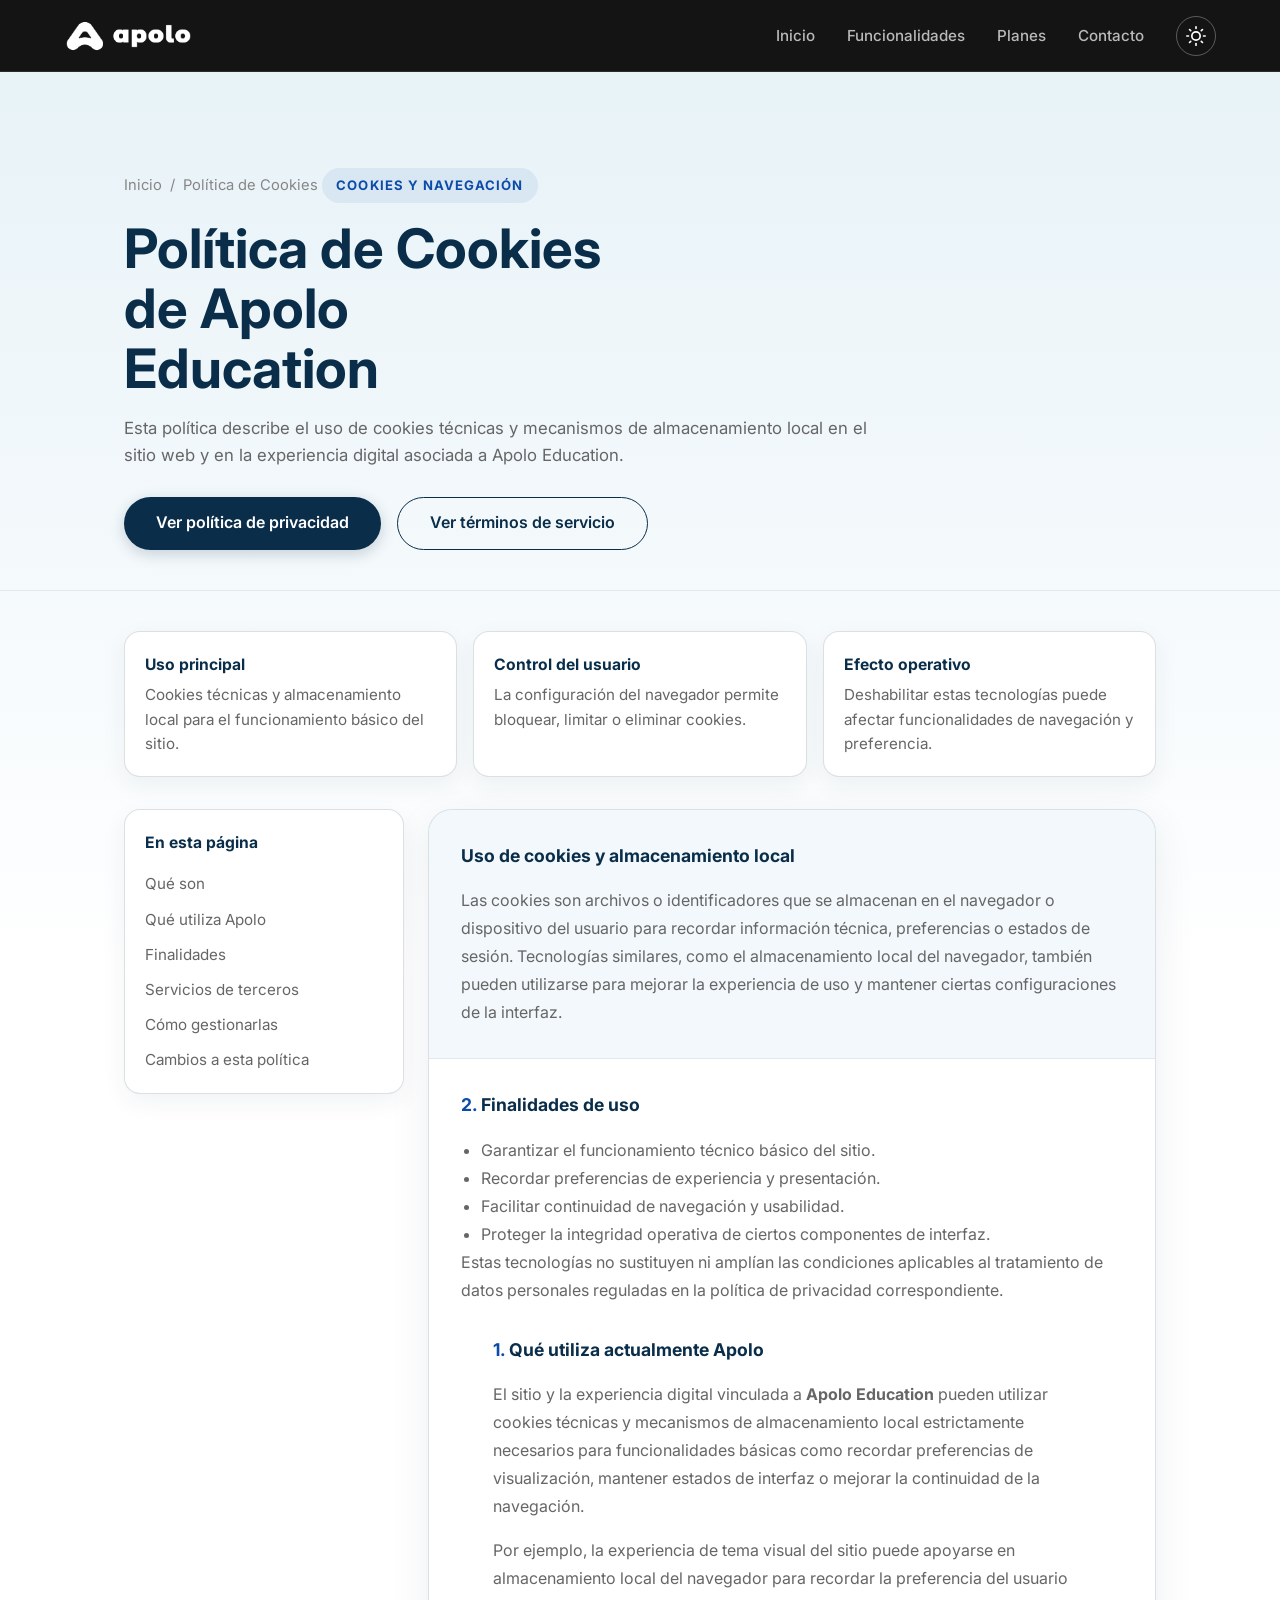
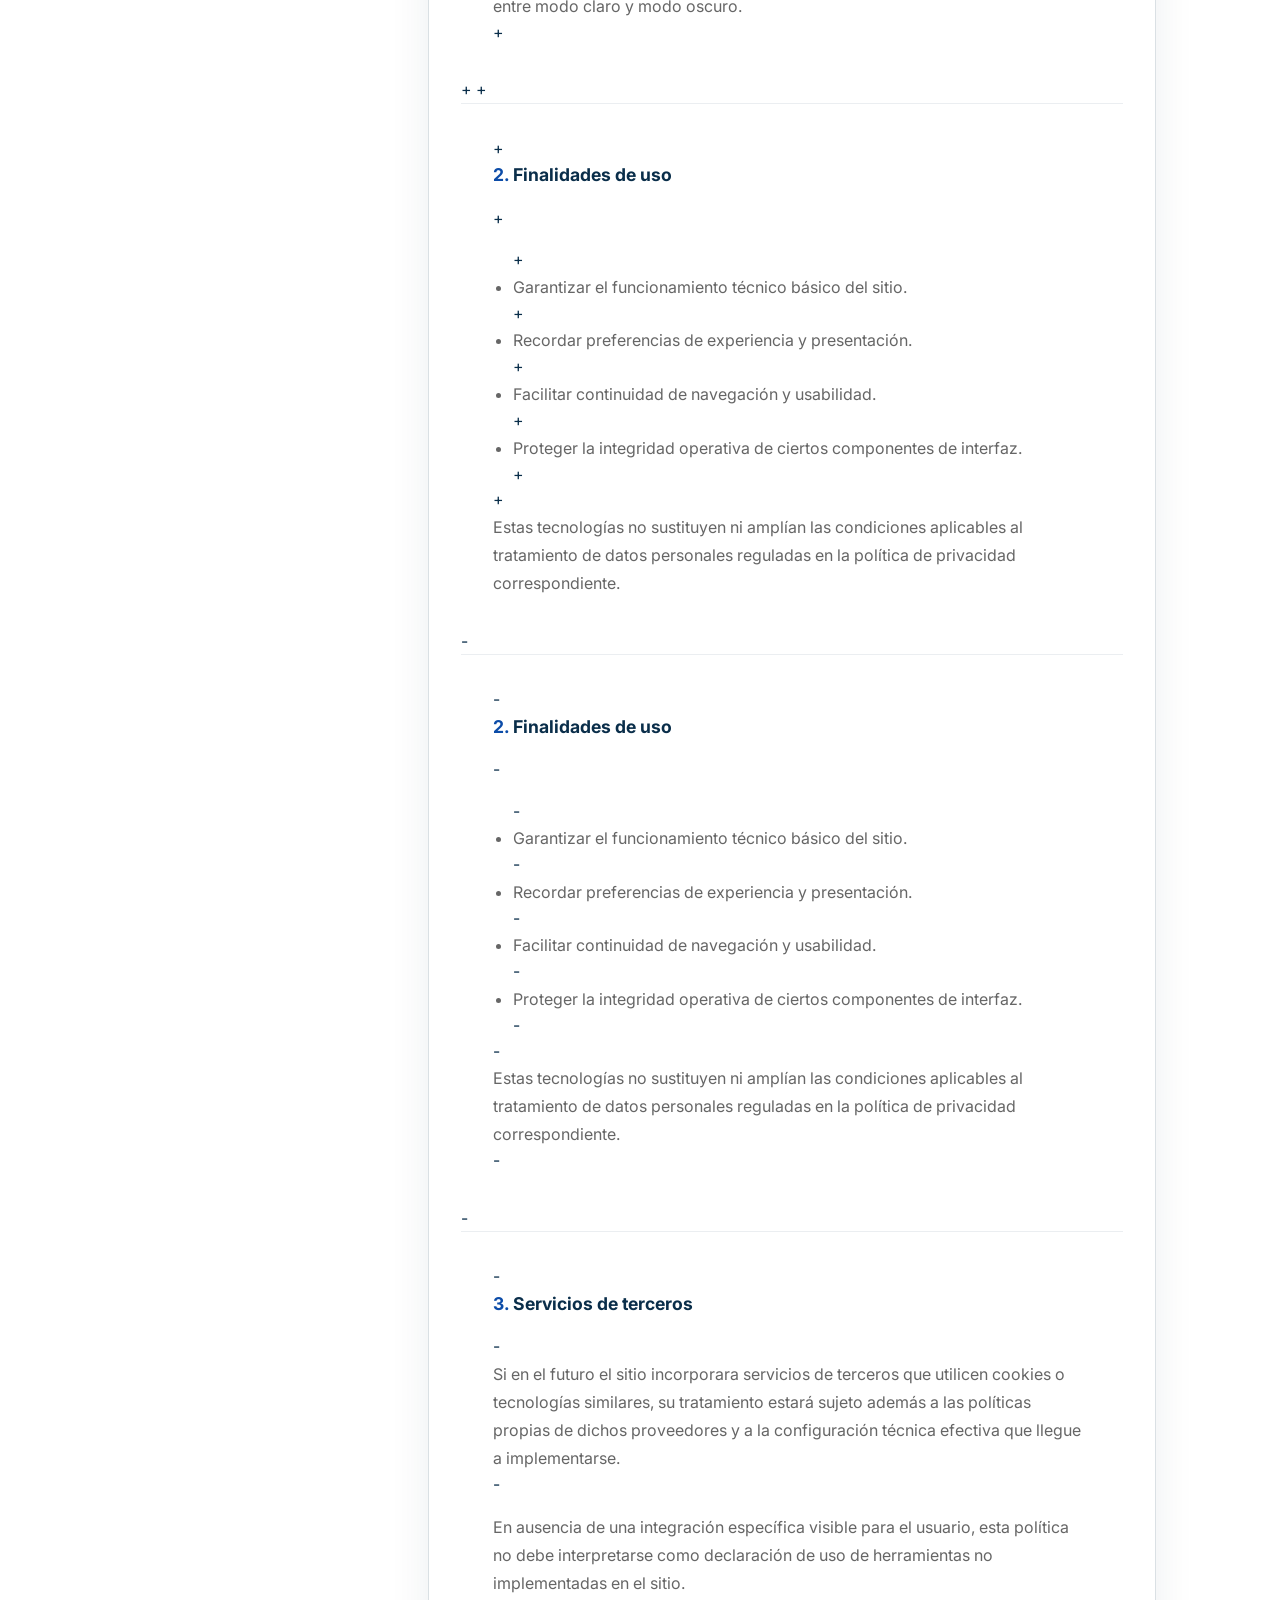
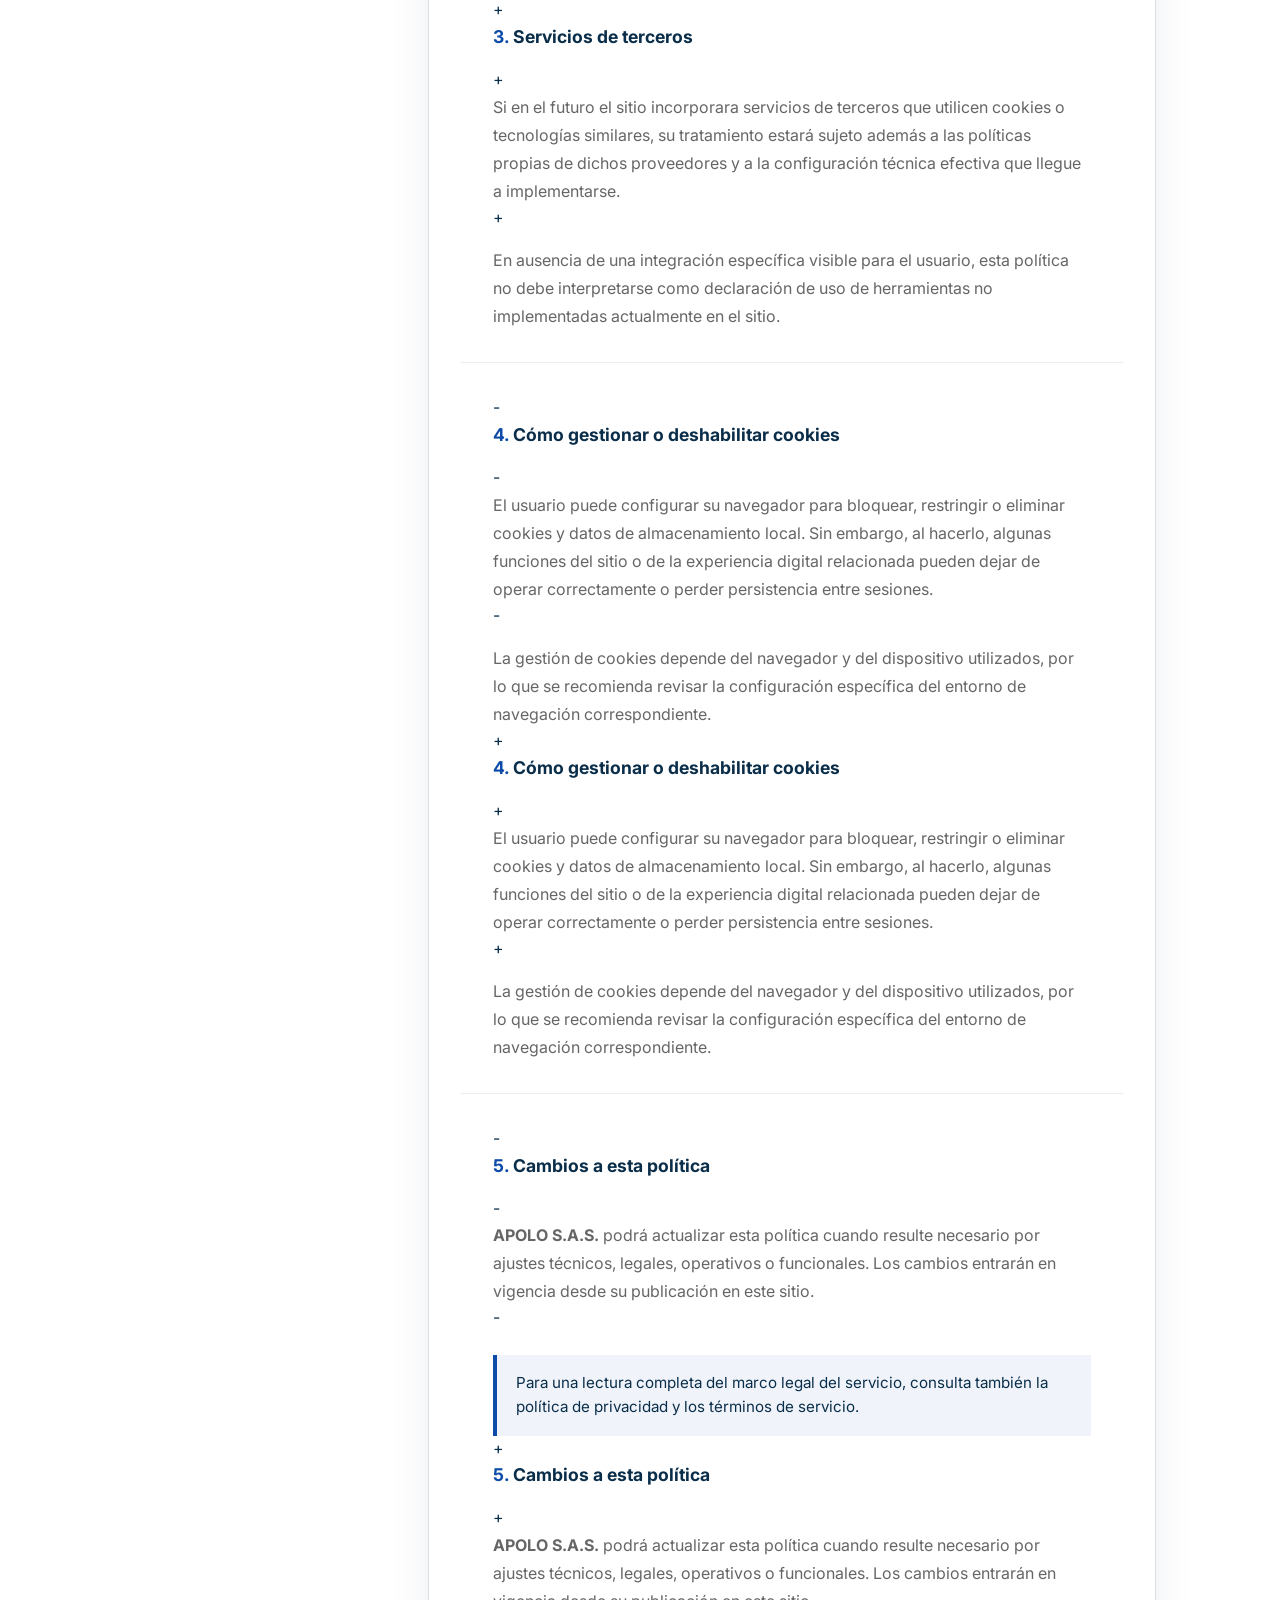
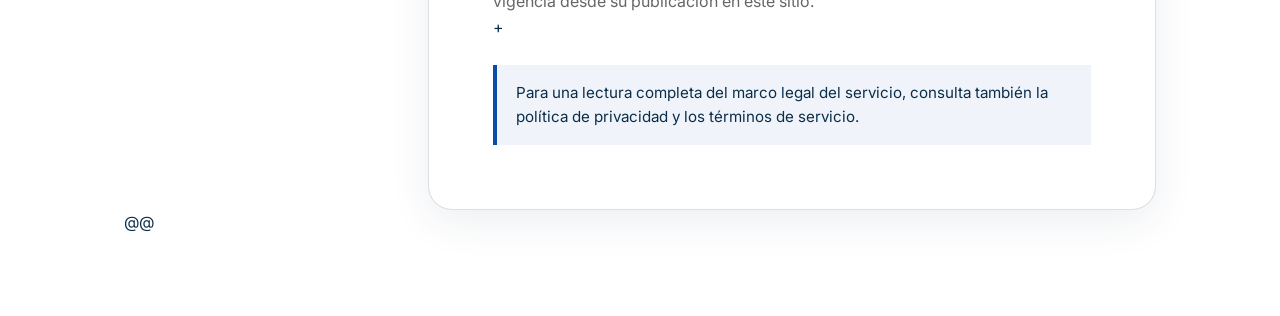
==== politica-de-cookies.html @ eee14d34 "first commit" ====
<!DOCTYPE html>
<html lang="es" dir="ltr">
<head>
  <meta charset="UTF-8">
  <meta name="viewport" content="width=device-width, initial-scale=1.0">
  <meta http-equiv="X-UA-Compatible" content="IE=edge">

  <title>Política de Cookies | Apolo Education</title>
  <meta name="description" content="Política de cookies de Apolo Education: uso de cookies técnicas, almacenamiento local, finalidades, control y configuración por parte del usuario.">
  <meta name="keywords" content="política de cookies, cookies técnicas, local storage, Apolo Education, sitio web, plataforma educativa">
  <meta name="author" content="Apolo Education">
  <meta name="robots" content="index, follow, max-image-preview:large, max-snippet:-1, max-video-preview:-1">
  <link rel="canonical" href="https://info.apolo.education/politica-de-cookies.html">

  <meta property="og:type" content="website">
  <meta property="og:site_name" content="Apolo Education">
  <meta property="og:title" content="Política de Cookies | Apolo Education">
  <meta property="og:description" content="Información sobre cookies técnicas, almacenamiento local y configuración de navegación en Apolo Education.">
  <meta property="og:url" content="https://info.apolo.education/politica-de-cookies.html">
  <meta property="og:image" content="https://info.apolo.education/assets/img/og-cover.png">
  <meta property="og:image:width" content="1200">
  <meta property="og:image:height" content="630">
  <meta property="og:image:alt" content="Política de Cookies de Apolo Education">
  <meta property="og:locale" content="es_EC">

  <meta name="twitter:card" content="summary_large_image">
  <meta name="twitter:title" content="Política de Cookies | Apolo Education">
  <meta name="twitter:description" content="Uso de cookies y almacenamiento local en el sitio y la plataforma de Apolo Education.">
  <meta name="twitter:image" content="https://info.apolo.education/assets/img/og-cover.png">

  <link rel="icon" type="image/png" sizes="32x32" href="/assets/img/favicon.png">
  <link rel="apple-touch-icon" href="/assets/img/favicon.png">
  <meta name="theme-color" content="#0A2E4A">
  <link rel="manifest" href="/manifest.json">

  <link rel="preconnect" href="https://fonts.googleapis.com">
  <link rel="preconnect" href="https://fonts.gstatic.com" crossorigin>
  <link href="https://fonts.googleapis.com/css2?family=Inter:wght@300;400;500;600;700;800&display=swap" rel="stylesheet">
  <link rel="stylesheet" href="/assets/css/main.css">

  <script type="application/ld+json">
  {
    "@context": "https://schema.org",
    "@type": "Organization",
    "name": "Apolo Education",
    "url": "https://info.apolo.education/",
    "logo": "https://info.apolo.education/assets/img/APOLO-V3-05.png",
    "description": "Plataforma educativa integral para la gestión académica institucional."
  }
  </script>
  <script type="application/ld+json">
  {
    "@context": "https://schema.org",
    "@type": "WebPage",
    "name": "Política de Cookies | Apolo Education",
    "url": "https://info.apolo.education/politica-de-cookies.html",
    "description": "Información sobre cookies técnicas, almacenamiento local y configuración de navegación en Apolo Education.",
    "inLanguage": "es-EC",
    "isPartOf": {
      "@type": "WebSite",
      "name": "Apolo Education",
      "url": "https://info.apolo.education/"
    }
  }
  </script>
  <script type="application/ld+json">
  {
    "@context": "https://schema.org",
    "@type": "BreadcrumbList",
    "itemListElement": [
      {
        "@type": "ListItem",
        "position": 1,
        "name": "Inicio",
        "item": "https://info.apolo.education/"
      },
      {
        "@type": "ListItem",
        "position": 2,
        "name": "Política de Cookies",
        "item": "https://info.apolo.education/politica-de-cookies.html"
      }
    ]
  }
  </script>
</head>
<body class="legal-body light-mode">
  <header class="navbar" role="banner">
    <nav class="container" aria-label="Navegación principal">
      <a href="/" class="logo" aria-label="Apolo Education - Inicio">
        <img src="/assets/img/APOLO-V3-05.png" alt="Apolo Education" width="36" height="36" loading="eager">
      </a>
      <ul class="nav-menu" id="nav-menu" role="menubar">
        <li role="none"><a href="/#inicio" class="nav-link" role="menuitem">Inicio</a></li>
        <li role="none"><a href="/#funcionalidades" class="nav-link" role="menuitem">Funcionalidades</a></li>
        <li role="none"><a href="/#planes" class="nav-link" role="menuitem">Planes</a></li>
        <li role="none"><a href="/#contacto" class="nav-link" role="menuitem">Contacto</a></li>
        <li role="none">
          <button class="theme-btn" id="theme-toggle" type="button" aria-label="Cambiar tema claro/oscuro">
            <svg class="sun-icon" xmlns="http://www.w3.org/2000/svg" width="20" height="20" viewBox="0 0 24 24" fill="none" stroke="currentColor" stroke-width="2" stroke-linecap="round" stroke-linejoin="round" aria-hidden="true"><circle cx="12" cy="12" r="5"/><line x1="12" y1="1" x2="12" y2="3"/><line x1="12" y1="21" x2="12" y2="23"/><line x1="4.22" y1="4.22" x2="5.64" y2="5.64"/><line x1="18.36" y1="18.36" x2="19.78" y2="19.78"/><line x1="1" y1="12" x2="3" y2="12"/><line x1="21" y1="12" x2="23" y2="12"/><line x1="4.22" y1="19.78" x2="5.64" y2="18.36"/><line x1="18.36" y1="5.64" x2="19.78" y2="4.22"/></svg>
            <svg class="moon-icon" xmlns="http://www.w3.org/2000/svg" width="20" height="20" viewBox="0 0 24 24" fill="none" stroke="currentColor" stroke-width="2" stroke-linecap="round" stroke-linejoin="round" style="display:none" aria-hidden="true"><path d="M21 12.79A9 9 0 1 1 11.21 3 7 7 0 0 0 21 12.79z"/></svg>
          </button>
        </li>
      </ul>
      <button class="mobile-toggle" id="mobile-toggle" type="button" aria-expanded="false" aria-controls="nav-menu" aria-label="Abrir menú de navegación">
        <span aria-hidden="true">&#9776;</span>
      </button>
    </nav>
  </header>

  <main class="legal-page">
    <section class="legal-hero">
      <div class="container">
        <div class="legal-breadcrumbs" aria-label="Breadcrumb">
          <a href="/">Inicio</a>
          <span>/</span>
          <span>Política de Cookies</span>
        </div>
        <span class="legal-kicker">Cookies y Navegación</span>
        <h1>Política de Cookies de Apolo Education</h1>
        <p>Esta política describe el uso de cookies técnicas y mecanismos de almacenamiento local en el sitio web y en la experiencia digital asociada a Apolo Education.</p>
        <div class="legal-actions">
          <a href="/politica-de-privacidad.html" class="btn btn-primary">Ver política de privacidad</a>
          <a href="/terminos-de-servicio.html" class="btn btn-outline">Ver términos de servicio</a>
        </div>
      </div>
    </section>

    <section class="legal-shell">
      <div class="container">
        <div class="legal-summary">
          <article class="legal-summary-card">
            <h2>Uso principal</h2>
            <p>Cookies técnicas y almacenamiento local para el funcionamiento básico del sitio.</p>
          </article>
          <article class="legal-summary-card">
            <h2>Control del usuario</h2>
            <p>La configuración del navegador permite bloquear, limitar o eliminar cookies.</p>
          </article>
          <article class="legal-summary-card">
            <h2>Efecto operativo</h2>
            <p>Deshabilitar estas tecnologías puede afectar funcionalidades de navegación y preferencia.</p>
          </article>
        </div>

        <div class="legal-layout">
          <aside class="legal-sidebar">
            <nav class="legal-nav-card" aria-label="Índice de cookies">
              <h2>En esta página</h2>
              <ul>
                <li><a href="#que-son">Qué son</a></li>
                <li><a href="#que-usa">Qué utiliza Apolo</a></li>
                <li><a href="#finalidades">Finalidades</a></li>
                <li><a href="#terceros">Servicios de terceros</a></li>
                <li><a href="#control">Cómo gestionarlas</a></li>
                <li><a href="#cambios">Cambios a esta política</a></li>
              </ul>
            </nav>
          </aside>

          <article class="legal-card" aria-labelledby="cookies-title">
            <section class="legal-intro" id="que-son">
              <h2 id="cookies-title">Uso de cookies y almacenamiento local</h2>
              <p>Las cookies son archivos o identificadores que se almacenan en el navegador o dispositivo del usuario para recordar información técnica, preferencias o estados de sesión. Tecnologías similares, como el almacenamiento local del navegador, también pueden utilizarse para mejorar la experiencia de uso y mantener ciertas configuraciones de la interfaz.</p>
            </section>


            <section class="legal-section" id="finalidades">
              <h2><span>2.</span> Finalidades de uso</h2>
              <ul class="legal-list">
                <li>Garantizar el funcionamiento técnico básico del sitio.</li>
                <li>Recordar preferencias de experiencia y presentación.</li>
                <li>Facilitar continuidad de navegación y usabilidad.</li>
                <li>Proteger la integridad operativa de ciertos componentes de interfaz.</li>
              </ul>
              <p>Estas tecnologías no sustituyen ni amplían las condiciones aplicables al tratamiento de datos personales reguladas en la política de privacidad correspondiente.</p>
            <section class="legal-section" id="que-usa">
              <h2><span>1.</span> Qué utiliza actualmente Apolo</h2>
              <p>El sitio y la experiencia digital vinculada a <strong>Apolo Education</strong> pueden utilizar cookies técnicas y mecanismos de almacenamiento local estrictamente necesarios para funcionalidades básicas como recordar preferencias de visualización, mantener estados de interfaz o mejorar la continuidad de la navegación.</p>
              <p>Por ejemplo, la experiencia de tema visual del sitio puede apoyarse en almacenamiento local del navegador para recordar la preferencia del usuario entre modo claro y modo oscuro.</p>
+            </section>
+
+            <section class="legal-section" id="finalidades">
+              <h2><span>2.</span> Finalidades de uso</h2>
+              <ul class="legal-list">
+                <li>Garantizar el funcionamiento técnico básico del sitio.</li>
+                <li>Recordar preferencias de experiencia y presentación.</li>
+                <li>Facilitar continuidad de navegación y usabilidad.</li>
+                <li>Proteger la integridad operativa de ciertos componentes de interfaz.</li>
+              </ul>
+              <p>Estas tecnologías no sustituyen ni amplían las condiciones aplicables al tratamiento de datos personales reguladas en la política de privacidad correspondiente.</p>
             </section>
 
-            <section class="legal-section" id="finalidades">
-              <h2><span>2.</span> Finalidades de uso</h2>
-              <ul class="legal-list">
-                <li>Garantizar el funcionamiento técnico básico del sitio.</li>
-                <li>Recordar preferencias de experiencia y presentación.</li>
-                <li>Facilitar continuidad de navegación y usabilidad.</li>
-                <li>Proteger la integridad operativa de ciertos componentes de interfaz.</li>
-              </ul>
-              <p>Estas tecnologías no sustituyen ni amplían las condiciones aplicables al tratamiento de datos personales reguladas en la política de privacidad correspondiente.</p>
-            </section>
-
             <section class="legal-section" id="terceros">
-              <h2><span>3.</span> Servicios de terceros</h2>
-              <p>Si en el futuro el sitio incorporara servicios de terceros que utilicen cookies o tecnologías similares, su tratamiento estará sujeto además a las políticas propias de dichos proveedores y a la configuración técnica efectiva que llegue a implementarse.</p>
-              <p>En ausencia de una integración específica visible para el usuario, esta política no debe interpretarse como declaración de uso de herramientas no implementadas en el sitio.</p>
+              <h2><span>3.</span> Servicios de terceros</h2>
+              <p>Si en el futuro el sitio incorporara servicios de terceros que utilicen cookies o tecnologías similares, su tratamiento estará sujeto además a las políticas propias de dichos proveedores y a la configuración técnica efectiva que llegue a implementarse.</p>
+              <p>En ausencia de una integración específica visible para el usuario, esta política no debe interpretarse como declaración de uso de herramientas no implementadas actualmente en el sitio.</p>
             </section>
 
             <section class="legal-section" id="control">
-              <h2><span>4.</span> Cómo gestionar o deshabilitar cookies</h2>
-              <p>El usuario puede configurar su navegador para bloquear, restringir o eliminar cookies y datos de almacenamiento local. Sin embargo, al hacerlo, algunas funciones del sitio o de la experiencia digital relacionada pueden dejar de operar correctamente o perder persistencia entre sesiones.</p>
-              <p>La gestión de cookies depende del navegador y del dispositivo utilizados, por lo que se recomienda revisar la configuración específica del entorno de navegación correspondiente.</p>
+              <h2><span>4.</span> Cómo gestionar o deshabilitar cookies</h2>
+              <p>El usuario puede configurar su navegador para bloquear, restringir o eliminar cookies y datos de almacenamiento local. Sin embargo, al hacerlo, algunas funciones del sitio o de la experiencia digital relacionada pueden dejar de operar correctamente o perder persistencia entre sesiones.</p>
+              <p>La gestión de cookies depende del navegador y del dispositivo utilizados, por lo que se recomienda revisar la configuración específica del entorno de navegación correspondiente.</p>
             </section>
 
             <section class="legal-section" id="cambios">
-              <h2><span>5.</span> Cambios a esta política</h2>
-              <p><strong>APOLO S.A.S.</strong> podrá actualizar esta política cuando resulte necesario por ajustes técnicos, legales, operativos o funcionales. Los cambios entrarán en vigencia desde su publicación en este sitio.</p>
-              <div class="legal-footer-note">Para una lectura completa del marco legal del servicio, consulta también la política de privacidad y los términos de servicio.</div>
+              <h2><span>5.</span> Cambios a esta política</h2>
+              <p><strong>APOLO S.A.S.</strong> podrá actualizar esta política cuando resulte necesario por ajustes técnicos, legales, operativos o funcionales. Los cambios entrarán en vigencia desde su publicación en este sitio.</p>
+              <div class="legal-footer-note">Para una lectura completa del marco legal del servicio, consulta también la política de privacidad y los términos de servicio.</div>
             </section>
           </article>
         </div>
@@
   <script>
     document.getElementById('current-year').textContent = new Date().getFullYear();
   </script>
 </body>
 </html>
---- assets/css/main.css ----
/*
 * ============================================================
 *  Apolo Landing Page — Design System
 *  Based on apolo-web (Bootstrap 5.3 + Keen Themes palette)
 *  info.apolo.education
 * ============================================================
 */

/* ============================================================
   1. DESIGN TOKENS
   ============================================================ */
:root {
  /* ---- Brand Colors ---- */
  --apolo-blue: #0C4CA8;
  --apolo-blue-light: #037CFF;
  --apolo-purple: #0A2E4A;
  --apolo-purple-dark: #0A2E4A;
  --apolo-purple-light: #45BEFF;
  --apolo-cyan: #81D7FF;
  --apolo-cyan-dark: #037CFF;
  --apolo-orange: #FFB900;
  --apolo-orange-dark: #FFA500;
  --apolo-green: #14813B;
  --apolo-green-light: #49DF7D;
  --apolo-red: #E74C3C;

  /* ---- Backgrounds (Light — default) ---- */
  --bg-deep: #E7F2F7;
  --bg-surface: #ffffff;
  --bg-card: rgba(10, 46, 74, 0.04);
  --bg-card-hover: rgba(10, 46, 74, 0.08);

  /* ---- Text ---- */
  --text-primary: #0A2E4A;
  --text-secondary: #666666;
  --text-muted: #868686;

  /* ---- Solid Colors (previously gradients) ---- */
  --gradient-brand: #0A2E4A;
  --gradient-btn: #0A2E4A;
  --gradient-orange: #FFB900;

  /* ---- Layout ---- */
  --container-max: 1200px;
  --header-h: 72px;

  /* ---- Glass / Effects ---- */
  --glass-bg: rgba(247, 249, 252, 0.9);
  --glass-border: 1px solid rgba(10, 46, 74, 0.1);
  --shadow-sm: 0 2px 8px rgba(0, 0, 0, 0.2);
  --shadow-md: 0 6px 20px rgba(0, 0, 0, 0.35);
  --shadow-lg: 0 12px 40px -10px rgba(0, 0, 0, 0.5);
  --radius-sm: 8px;
  --radius-md: 16px;
  --radius-lg: 24px;
  --radius-pill: 50px;

  /* ---- Typography ---- */
  --font-main: 'Inter', system-ui, -apple-system, sans-serif;
  --leading-tight: 1.15;
  --leading-normal: 1.6;

  /* ---- Motion ---- */
  --ease: cubic-bezier(0.22, 1, 0.36, 1);
  --dur-fast: 200ms;
  --dur-base: 300ms;
  --dur-slow: 500ms;

  /* ---- Semantic ---- */
  --bg-body: var(--bg-deep);
}

/* ============================================================
   2. LIGHT THEME
   ============================================================ */
body.light-mode {
  --bg-body: #ECF9FF;
  --bg-surface: #ffffff;
  --bg-card: rgba(236, 249, 255, 0.8);
  --bg-card-hover: rgba(236, 249, 255, 1);
  --text-primary: #0A2E4A;
  --text-secondary: #666666;
  --text-muted: #868686;
  --glass-bg: rgba(255, 255, 255, 0.95);
  --glass-border: 1px solid rgba(10, 46, 74, 0.15);
  --shadow-lg: 0 10px 30px -10px rgba(0, 0, 0, 0.15);
}

body.light-mode {
  background-image: none;
}

/* ============================================================
   3. RESET & BASE
   ============================================================ */
*,
*::before,
*::after {
  margin: 0;
  padding: 0;
  box-sizing: border-box;
}

html {
  scroll-behavior: smooth;
  -webkit-text-size-adjust: 100%;
}

body {
  font-family: var(--font-main);
  background-color: var(--bg-body);
  color: var(--text-primary);
  line-height: var(--leading-normal);
  overflow-x: hidden;
  background-image: none;
  background-attachment: fixed;
  transition: background-color var(--dur-base) var(--ease),
              color var(--dur-base) var(--ease);
}

a {
  text-decoration: none;
  color: inherit;
  transition: color var(--dur-fast) var(--ease);
}

ul, ol { list-style: none; }

img, svg, video {
  max-width: 100%;
  display: block;
}

/* ============================================================
   4. LAYOUT UTILITIES
   ============================================================ */
.container {
  max-width: var(--container-max);
  margin-inline: auto;
  padding-inline: 1.5rem;
}

.section-padding {
  padding-block: clamp(4rem, 8vw, 7rem);
}

.text-gradient {
  color: #0C4CA8;
  font-weight: 600;
}

.text-orange  { color: var(--apolo-orange); }
.text-cyan    { color: var(--apolo-cyan); }
.text-purple  { color: var(--apolo-purple-light); }

.sr-only {
  position: absolute;
  width: 1px; height: 1px;
  padding: 0; margin: -1px;
  overflow: hidden;
  clip: rect(0, 0, 0, 0);
  border: 0;
}

/* ============================================================
   5. BUTTONS
   ============================================================ */
.btn {
  display: inline-flex;
  align-items: center;
  justify-content: center;
  gap: 0.5rem;
  padding: 0.8rem 2rem;
  border: none;
  border-radius: var(--radius-pill);
  font-family: inherit;
  font-weight: 600;
  font-size: 1rem;
  cursor: pointer;
  transition: transform var(--dur-base) var(--ease),
              box-shadow var(--dur-base) var(--ease);
}

.btn-primary {
  background: #0A2E4A;
  color: #fff;
  box-shadow: 0 4px 15px rgba(10, 46, 74, 0.2);
}
.btn-primary:hover {
  transform: translateY(-2px);
  box-shadow: 0 8px 25px rgba(10, 46, 74, 0.3);
  background: #0C4CA8;
}

.btn-outline {
  background: transparent;
  border: 1px solid rgba(10, 46, 74, 0.3);
  color: #0A2E4A;
}
.btn-outline:hover {
  border-color: var(--apolo-cyan);
  background: rgba(129, 215, 255, 0.1);
}

.btn-whatsapp {
  background: #25D366;
  color: #fff;
  box-shadow: 0 4px 15px rgba(37, 211, 102, 0.3);
}
.btn-whatsapp:hover {
  background: #20bd5a;
  transform: translateY(-2px);
  box-shadow: 0 8px 25px rgba(37, 211, 102, 0.5);
}

body.light-mode .btn-outline {
  border-color: var(--apolo-purple);
  color: var(--apolo-purple);
}
body.light-mode .btn-outline:hover {
  background: rgba(123, 44, 191, 0.08);
}

/* ============================================================
   6. THEME TOGGLE
   ============================================================ */
.theme-btn {
  background: transparent;
  border: 1px solid rgba(255, 255, 255, 0.3);
  color: #ffffff;
  cursor: pointer;
  width: 40px; height: 40px;
  border-radius: 50%;
  display: flex;
  align-items: center;
  justify-content: center;
  transition: all var(--dur-base) var(--ease);
}
.theme-btn:hover {
  background: rgba(255, 255, 255, 0.1);
  border-color: rgba(255, 255, 255, 0.5);
  transform: rotate(15deg);
}

/* ============================================================
   7. HEADER / NAVIGATION
   ============================================================ */
.navbar {
  position: fixed;
  inset-inline: 0; top: 0;
  height: var(--header-h);
  background: #141414;
  backdrop-filter: blur(12px);
  -webkit-backdrop-filter: blur(12px);
  z-index: 1000;
  border-bottom: 1px solid rgba(255, 255, 255, 0.1);
  transition: background var(--dur-base) var(--ease),
              box-shadow var(--dur-base) var(--ease);
}

.navbar.scrolled {
  background: #0A0A0A;
  box-shadow: 0 10px 30px rgba(0, 0, 0, 0.3);
}

.navbar .container {
  display: flex;
  justify-content: space-between;
  align-items: center;
  height: 100%;
}

/* Logo */
.logo {
  display: flex;
  align-items: center;
  gap: 0.75rem;
  font-weight: 700;
  font-size: 1.4rem;
  color: #ffffff;
}
.logo img {
  height: 36px;
  width: auto;
}

/* Nav links */
.nav-menu {
  display: flex;
  gap: 2rem;
  align-items: center;
}
.nav-link {
  font-size: 0.95rem;
  font-weight: 500;
  color: rgba(255, 255, 255, 0.7);
  position: relative;
  padding: 0.5rem 0;
}
.nav-link::after {
  content: '';
  position: absolute;
  bottom: 0; left: 0;
  width: 0; height: 2px;
  background: #0C4CA8;
  transition: width var(--dur-base) var(--ease);
}
.nav-link:hover,
.nav-link.active { color: #ffffff; }
.nav-link:hover::after,
.nav-link.active::after { width: 100%; }

/* Mobile toggle */
.mobile-toggle {
  display: none;
  background: none;
  border: none;
  font-size: 1.5rem;
  color: #ffffff;
  cursor: pointer;
}

/* Light-mode navbar override — keep dark */
body.light-mode .navbar {
  background: #141414;
  border-bottom-color: rgba(255, 255, 255, 0.1);
}
body.light-mode .navbar .logo,
body.light-mode .navbar .nav-link,
body.light-mode .navbar .theme-btn,
body.light-mode .navbar .mobile-toggle { color: #ffffff; }
body.light-mode .navbar .nav-link { color: rgba(255, 255, 255, 0.7); }

/* ============================================================
   8. HERO
   ============================================================ */
.hero {
  padding-top: calc(var(--header-h) + 4rem);
  padding-bottom: 6rem;
  min-height: 100vh;
  min-height: 100dvh;
  display: flex;
  align-items: center;
  position: relative;
  overflow: hidden;
}

.hero::before {
  content: '';
  position: absolute;
  top: -20%; right: -10%;
  width: 800px; height: 800px;
  background: transparent;
  z-index: -1;
  filter: blur(80px);
  pointer-events: none;
}

.hero .container {
  display: flex;
  align-items: center;
  gap: 4rem;
}

.hero-content {
  max-width: 620px;
  flex-shrink: 0;
  z-index: 1;
}

.hero-badge {
  display: inline-block;
  padding: 0.45rem 1rem;
  background: rgba(129, 215, 255, 0.15);
  border: 1px solid rgba(129, 215, 255, 0.4);
  border-radius: var(--radius-pill);
  color: #037CFF;
  font-size: 0.85rem;
  font-weight: 600;
  text-transform: uppercase;
  letter-spacing: 1px;
  margin-bottom: 1.5rem;
}

.hero h1 {
  font-size: clamp(2.5rem, 5vw, 4rem);
  line-height: var(--leading-tight);
  font-weight: 800;
  margin-bottom: 1.5rem;
}

.hero p {
  font-size: 1.2rem;
  color: var(--text-secondary);
  margin-bottom: 2.5rem;
  line-height: var(--leading-normal);
}

.hero-buttons {
  display: flex;
  gap: 1rem;
  flex-wrap: wrap;
}

/* Hero visual / floating card */
.hero-visual {
  flex: 1;
  display: flex;
  justify-content: flex-end;
  align-items: center;
  min-width: 0;
}

.hero-device-visual {
  width: clamp(760px, 78vw, 1500px);
  max-width: none;
  height: auto;
  object-fit: contain;
  transform: translateX(10%) scale(2.15);
  transform-origin: center right;
  filter: drop-shadow(0 18px 38px rgba(10, 46, 74, 0.18));
  animation: hero-float 6s ease-in-out infinite;
  background: transparent;
  border: 0;
  box-shadow: none;
}

@keyframes hero-float {
  0%, 100% { transform: translateY(0); }
  50% { transform: translateY(-18px); }
}

/* ============================================================
   9. SECTION TITLES
   ============================================================ */
.section-title {
  text-align: center;
  margin-bottom: 4rem;
}
.section-title h2 {
  font-size: clamp(1.8rem, 4vw, 2.5rem);
  font-weight: 700;
  margin-bottom: 1rem;
}
.section-title p {
  color: var(--text-secondary);
  max-width: 600px;
  margin-inline: auto;
  font-size: 1.1rem;
}

/* ============================================================
   10. FEATURE TABS (Roles)
   ============================================================ */
.features-showcase {
  display: grid;
  grid-template-columns: minmax(0, 1fr) minmax(420px, 0.95fr);
  gap: 2.5rem;
  align-items: stretch;
}

.tabs-container {
  background: var(--bg-card);
  border: var(--glass-border);
  border-radius: var(--radius-lg);
  padding: 2rem;
  box-shadow: var(--shadow-lg);
  min-width: 0;
}

.nav-tabs {
  display: flex;
  justify-content: flex-start;
  gap: 1rem;
  border-bottom: var(--glass-border);
  padding-bottom: 1.5rem;
  margin-bottom: 2rem;
  flex-wrap: wrap;
}

.tab-btn {
  background: transparent;
  border: none;
  color: var(--text-secondary);
  font-family: inherit;
  font-size: 1rem;
  font-weight: 600;
  padding: 0.5rem 1rem;
  cursor: pointer;
  border-radius: var(--radius-sm);
  transition: all var(--dur-base) var(--ease);
}
.tab-btn:hover {
  color: var(--text-primary);
  background: var(--bg-card-hover);
}
.tab-btn.active {
  color: #fff;
  background: #0A2E4A;
}

.tab-content {
  display: none;
  animation: fadeUp var(--dur-slow) var(--ease);
}
.tab-content.active {
  display: block;
}

.feature-text {
  max-width: 640px;
}

.tabs-visual {
  display: flex;
  align-items: center;
  justify-content: center;
}

.roles-floating-img {
  display: block;
  width: min(100%, 680px);
  max-height: none;
  object-fit: contain;
  border: none;
  border-radius: 0;
  box-shadow: none;
  animation: float-img 6s ease-in-out infinite;
  transition: opacity var(--dur-base) var(--ease),
              transform var(--dur-base) var(--ease);
}

/* ============================================================
   11. MODULE / FEATURE CARDS
   ============================================================ */
#modulos {
  position: relative;
  background-image: linear-gradient(rgba(231, 242, 247, 0.9), rgba(231, 242, 247, 0.94)),
                    url('/assets/img/FondoWebApolo1.png');
  background-position: center;
  background-repeat: no-repeat;
  background-size: cover;
}

.modules-grid {
  display: grid;
  grid-template-columns: repeat(auto-fit, minmax(300px, 1fr));
  gap: 2rem;
}

.module-card {
  background: var(--bg-card);
  border: var(--glass-border);
  padding: 2rem;
  border-radius: var(--radius-lg);
  transition: all var(--dur-base) var(--ease);
}
.module-card:hover {
  background: var(--bg-card-hover);
  transform: translateY(-5px);
  border-color: var(--apolo-cyan);
}

.module-icon {
  width: 56px; height: 56px;
  background: rgba(129, 215, 255, 0.2);
  border-radius: var(--radius-md);
  display: flex;
  align-items: center;
  justify-content: center;
  margin-bottom: 1.25rem;
  color: #0A2E4A;
}
body.light-mode .module-icon {
  background: rgba(129, 215, 255, 0.2);
  color: #0A2E4A;
}

.module-card h3 {
  font-size: 1.35rem;
  margin-bottom: 0.75rem;
}
.module-card p {
  color: var(--text-secondary);
  font-size: 0.95rem;
}

/* ============================================================
   12. TECH / SECURITY GRID
   ============================================================ */
.tech-grid {
  display: grid;
  grid-template-columns: repeat(4, 1fr);
  gap: 1.5rem;
  text-align: center;
}

.tech-item {
  background: var(--bg-card);
  padding: 2rem 1rem;
  border-radius: var(--radius-md);
  border: var(--glass-border);
  transition: transform var(--dur-base) var(--ease);
}
.tech-item svg {
  display: block;
  margin: 0 auto;
}
.tech-item:hover {
  transform: translateY(-5px);
  border-color: var(--apolo-cyan);
}
.tech-item h4 {
  margin-top: 1rem;
  margin-bottom: 0.5rem;
}
.tech-item p {
  font-size: 0.9rem;
  color: var(--text-secondary);
}

/* ============================================================
   13. PRICING
   ============================================================ */
.pricing-list {
  max-width: 900px;
  margin: 3rem auto 0;
  display: flex;
  flex-direction: column;
  gap: 1.5rem;
}

.pricing-item {
  display: grid;
  grid-template-columns: 80px 1fr auto;
  align-items: center;
  background: var(--bg-card);
  border: var(--glass-border);
  border-radius: var(--radius-lg);
  padding: 2rem;
  gap: 2rem;
  transition: all var(--dur-base) var(--ease);
  position: relative;
  overflow: hidden;
}
.pricing-item:hover {
  background: var(--bg-card-hover);
  transform: translateX(10px);
  border-color: rgba(255, 255, 255, 0.2);
}
.pricing-item.featured {
  background: rgba(236, 249, 255, 0.8);
  border-color: #45BEFF;
  box-shadow: 0 6px 20px rgba(10, 46, 74, 0.15);
}
.pricing-item.featured::before {
  content: '';
  position: absolute;
  left: 0; top: 0; bottom: 0;
  width: 5px;
  background: #FFB900;
}

body.light-mode .pricing-item.featured {
  background: rgba(236, 249, 255, 0.8);
  border-color: #45BEFF;
}

.pricing-icon {
  width: 80px; height: 80px;
  background: rgba(129, 215, 255, 0.1);
  border-radius: var(--radius-md);
  display: flex;
  align-items: center;
  justify-content: center;
  font-size: 2rem;
  color: #037CFF;
}
body.light-mode .pricing-icon { background: rgba(129, 215, 255, 0.12); }

.pricing-content h3 {
  font-size: 1.35rem;
  margin-bottom: 0.5rem;
  display: flex;
  align-items: center;
  gap: 1rem;
}
.pricing-content p {
  color: var(--text-secondary);
  font-size: 0.95rem;
  line-height: 1.5;
}

.pricing-tag {
  font-size: 0.7rem;
  text-transform: uppercase;
  padding: 0.2rem 0.6rem;
  border-radius: 4px;
  letter-spacing: 1px;
  font-weight: 700;
}
.tag-orange { background: rgba(255, 185, 0, 0.15); color: #FFB900; }
.tag-blue   { background: rgba(129, 215, 255, 0.2); color: #037CFF; }
.tag-purple { background: rgba(69, 190, 255, 0.15); color: #0C4CA8; }

.pricing-value {
  text-align: right;
  min-width: 180px;
  padding-left: 2rem;
  border-left: 1px solid rgba(10, 46, 74, 0.1);
}
body.light-mode .pricing-value { border-left-color: rgba(10, 46, 74, 0.1); }

.price-number {
  display: block;
  font-size: 2.2rem;
  font-weight: 800;
  line-height: 1;
}
.price-period {
  display: block;
  font-size: 0.8rem;
  color: var(--text-secondary);
  margin-top: 5px;
}

/* ============================================================
   14. EFIAP SECTION
   ============================================================ */
.efiap-section {
  background: #E7F2F7;
  border-top: 1px solid rgba(10, 46, 74, 0.1);
  border-bottom: 1px solid rgba(10, 46, 74, 0.1);
  text-align: center;
  position: relative;
  overflow: hidden;
}
.efiap-section h2,
.efiap-section p {
  color: #0A2E4A;
  position: relative;
  z-index: 2;
}
.efiap-badge {
  color: var(--apolo-orange);
  font-weight: 700;
  letter-spacing: 2px;
  text-transform: uppercase;
  margin-bottom: 1rem;
  display: block;
  position: relative;
  z-index: 2;
}

/* ============================================================
   14b. FEATURE LIST (shared)
   ============================================================ */
.feature-list {
  list-style: none;
  padding: 0;
  margin: 1.5rem 0 0;
}
.feature-list li {
  position: relative;
  padding-left: 1.6rem;
  margin-bottom: 0.75rem;
  color: var(--text-primary);
  font-size: 0.95rem;
  line-height: 1.5;
}
.feature-list li::before {
  content: '';
  position: absolute;
  left: 0;
  top: 0.5em;
  width: 8px;
  height: 8px;
  border-radius: 50%;
  background: var(--apolo-blue);
}

/* ============================================================
   14c. RECTOR SECTION
   ============================================================ */
.rector-section {
  background: var(--bg-surface);
}
.rector-content {
  display: grid;
  grid-template-columns: 1fr 1fr;
  gap: 3rem;
  align-items: center;
}
.rector-text .efiap-badge {
  text-align: left;
}
.rector-text h2 {
  font-size: clamp(1.6rem, 3vw, 2.2rem);
  margin-bottom: 1rem;
}
.rector-text p {
  color: var(--text-secondary);
  line-height: 1.7;
}
.rector-image img {
  width: 100%;
  height: auto;
  border-radius: var(--radius-sm);
}

/* ============================================================
   15. ALLIES
   ============================================================ */
.allies-grid {
  display: flex;
  flex-wrap: wrap;
  justify-content: center;
  gap: 2rem;
  margin-top: 2rem;
}
.ally-card {
  background: var(--bg-card);
  border: var(--glass-border);
  border-radius: var(--radius-sm);
  padding: 1.5rem 2rem;
  display: flex;
  align-items: center;
  gap: 1rem;
  transition: all var(--dur-base) var(--ease);
  min-width: 250px;
}
.ally-card:hover {
  background: var(--bg-card-hover);
  transform: translateY(-3px);
  border-color: var(--apolo-cyan-dark);
}

/* ============================================================
   15b. LEGAL PAGES
   ============================================================ */
.legal-body {
  padding-top: var(--header-h);
}

.legal-page {
  background: linear-gradient(180deg, rgba(231, 242, 247, 0.95) 0%, #ffffff 18%, #ffffff 100%);
  min-height: 100vh;
}

.legal-hero {
  padding: clamp(4rem, 8vw, 6rem) 0 2.5rem;
  border-bottom: 1px solid rgba(10, 46, 74, 0.08);
}

.legal-hero .container,
.legal-shell .container {
  max-width: 1080px;
}

.legal-breadcrumbs {
  display: inline-flex;
  flex-wrap: wrap;
  gap: 0.5rem;
  margin-bottom: 1rem;
  font-size: 0.92rem;
  color: var(--text-muted);
}

.legal-breadcrumbs a:hover {
  color: var(--apolo-blue);
}

.legal-kicker {
  display: inline-block;
  margin-bottom: 1rem;
  padding: 0.45rem 0.9rem;
  border-radius: 999px;
  background: rgba(12, 76, 168, 0.08);
  color: var(--apolo-blue);
  font-size: 0.82rem;
  font-weight: 700;
  letter-spacing: 0.08em;
  text-transform: uppercase;
}

.legal-hero h1 {
  font-size: clamp(2rem, 4.8vw, 3.4rem);
  line-height: 1.1;
  max-width: 14ch;
  margin-bottom: 1rem;
  color: var(--text-primary);
}

.legal-hero p {
  max-width: 70ch;
  font-size: 1.05rem;
  color: var(--text-secondary);
}

.legal-actions {
  display: flex;
  flex-wrap: wrap;
  gap: 1rem;
  margin-top: 1.75rem;
}

.legal-shell {
  padding: 2.5rem 0 5rem;
}

.legal-summary {
  display: grid;
  grid-template-columns: repeat(3, minmax(0, 1fr));
  gap: 1rem;
  margin-bottom: 2rem;
}

.legal-summary-card,
.legal-nav-card,
.legal-crosslink {
  background: var(--bg-surface);
  border: var(--glass-border);
  border-radius: var(--radius-md);
  padding: 1.25rem;
  box-shadow: 0 8px 24px rgba(10, 46, 74, 0.06);
}

.legal-summary-card h2,
.legal-nav-card h2,
.legal-crosslink h2 {
  font-size: 0.98rem;
  margin-bottom: 0.4rem;
  color: var(--text-primary);
}

.legal-summary-card p,
.legal-nav-card p,
.legal-crosslink p {
  color: var(--text-secondary);
  font-size: 0.95rem;
}

.legal-layout {
  display: grid;
  grid-template-columns: 280px minmax(0, 1fr);
  gap: 1.5rem;
  align-items: start;
}

.legal-sidebar {
  position: sticky;
  top: 96px;
}

.legal-nav-card ul {
  display: grid;
  gap: 0.6rem;
  margin-top: 1rem;
}

.legal-nav-card a {
  color: var(--text-secondary);
  font-size: 0.95rem;
}

.legal-nav-card a:hover {
  color: var(--apolo-blue);
}

.legal-card {
  background: var(--bg-surface);
  border: var(--glass-border);
  border-radius: 24px;
  box-shadow: 0 12px 40px rgba(10, 46, 74, 0.08);
  overflow: hidden;
}

.legal-intro,
.legal-section {
  padding: 2rem;
}

.legal-intro {
  background: rgba(231, 242, 247, 0.55);
  border-bottom: 1px solid rgba(10, 46, 74, 0.08);
}

.legal-intro p,
.legal-section p,
.legal-section li {
  color: var(--text-secondary);
  font-size: 1rem;
  line-height: 1.75;
}

.legal-intro p + p,
.legal-section p + p,
.legal-section ul,
.legal-section ol {
  margin-top: 1rem;
}

.legal-section + .legal-section {
  border-top: 1px solid rgba(10, 46, 74, 0.08);
}

.legal-section h2,
.legal-intro h2 {
  font-size: 1.1rem;
  margin-bottom: 1rem;
  color: var(--text-primary);
}

.legal-section h2 span {
  color: var(--apolo-blue);
}

.legal-definitions {
  display: grid;
  gap: 0.9rem;
  margin-top: 1.5rem;
}

.legal-definition {
  padding: 1rem 1.1rem;
  border-radius: 14px;
  background: rgba(10, 46, 74, 0.03);
  border: 1px solid rgba(10, 46, 74, 0.08);
}

.legal-definition strong {
  color: var(--text-primary);
}

.legal-list {
  list-style: disc;
  padding-left: 1.25rem;
}

.legal-footer-note {
  margin-top: 1.5rem;
  padding: 1rem 1.2rem;
  border-left: 4px solid var(--apolo-blue);
  background: rgba(12, 76, 168, 0.06);
  color: var(--text-primary);
  font-size: 0.95rem;
}

.legal-crosslinks {
  display: grid;
  grid-template-columns: repeat(3, minmax(0, 1fr));
  gap: 1rem;
  margin-top: 1.5rem;
}

.legal-crosslink:hover {
  border-color: rgba(12, 76, 168, 0.18);
  transform: translateY(-2px);
}

.legal-mini-footer {
  padding: 2rem 0 3rem;
  color: var(--text-muted);
  font-size: 0.92rem;
  text-align: center;
}

/* ============================================================
   16. FOOTER
   ============================================================ */
footer {
  background: #0A2E4A;
  padding-top: 4rem;
  border-top: 1px solid rgba(255, 255, 255, 0.1);
}

.footer-top {
  display: grid;
  grid-template-columns: 1.5fr 1fr 1fr 1fr;
  gap: 3rem;
  margin-bottom: 3rem;
}

.footer-col h4 {
  color: #fff;
  margin-bottom: 1.5rem;
  font-size: 1.1rem;
}
.footer-col ul li { margin-bottom: 0.8rem; }
.footer-col ul li a {
  color: var(--text-secondary);
  font-size: 0.95rem;
}
.footer-col ul li a:hover { color: var(--apolo-cyan); }

.footer-bottom {
  padding: 2rem 0;
  border-top: 1px solid rgba(255, 255, 255, 0.15);
  text-align: center;
  color: rgba(255, 255, 255, 0.8);
  font-size: 0.9rem;
}

/* ============================================================
   17. ANIMATIONS
   ============================================================ */
@keyframes fadeUp {
  from { opacity: 0; transform: translateY(20px); }
  to   { opacity: 1; transform: translateY(0); }
}
@keyframes fadeInRight {
  from { opacity: 0; transform: translateX(20px); }
  to   { opacity: 1; transform: translateX(0); }
}
@keyframes float-img {
  0%, 100% { transform: translateY(0); }
  50%      { transform: translateY(-10px); }
}
@keyframes spin {
  to { transform: rotate(360deg); }
}

/* Intersection Observer targets */
[data-animate] {
  opacity: 0;
  transform: translateY(30px);
  transition: opacity 0.6s ease-out, transform 0.6s ease-out;
}
[data-animate].is-visible {
  opacity: 1;
  transform: translateY(0);
}

/* Floating images */
.floating-img {
  border-radius: var(--radius-md);
  box-shadow: 0 20px 40px rgba(10, 46, 74, 0.2);
  border: var(--glass-border);
  animation: float-img 6s ease-in-out infinite;
  max-height: 350px;
  object-fit: cover;
}

.image-block {
  display: flex;
  justify-content: center;
  align-items: center;
  animation: fadeInRight 0.8s var(--ease);
}

/* ============================================================
   18. RESPONSIVE
   ============================================================ */

/* Tablet */
@media (max-width: 992px) {
  .hero .container {
    flex-direction: column;
    text-align: center;
  }
  .hero::before {
    background: linear-gradient(180deg, rgba(255, 255, 255, 0.9) 0%, rgba(255, 255, 255, 0.78) 58%, rgba(255, 255, 255, 0.5) 100%);
  }
  .hero-content { margin-bottom: 3rem; }
  .hero-buttons { justify-content: center; }
  .hero-visual {
    justify-content: center;
    width: 100%;
  }
  .hero-device-visual {
    width: min(100%, 980px);
    transform: scale(1.28);
    transform-origin: center center;
    filter: drop-shadow(0 10px 24px rgba(10, 46, 74, 0.12));
  }
  .features-showcase { grid-template-columns: 1fr; }
  .tabs-visual { order: -1; }
  .roles-floating-img {
    width: min(100%, 560px);
    margin-inline: auto;
  }
  .tech-grid { grid-template-columns: 1fr 1fr; }
  .footer-top { grid-template-columns: 1fr 1fr; }
  .rector-content { grid-template-columns: 1fr; text-align: center; }
  .rector-text .efiap-badge { text-align: center; }
  .rector-image { order: -1; }
  .legal-summary,
  .legal-crosslinks,
  .legal-layout {
    grid-template-columns: 1fr;
  }
  .legal-sidebar {
    position: static;
  }
}

/* Mobile */
@media (max-width: 768px) {
  .hero-device-visual {
    width: min(112%, 760px);
    transform: scale(1.08);
  }
  .tabs-container {
    padding: 1.5rem;
  }
  .nav-tabs {
    justify-content: center;
  }
  .roles-floating-img {
    width: min(100%, 500px);
  }
  .nav-menu {
    position: fixed;
    top: var(--header-h);
    left: 0;
    width: 100%;
    background: #E7F2F7;
    flex-direction: column;
    padding: 2rem;
    border-bottom: 1px solid rgba(10, 46, 74, 0.1);
    transform: translateY(-150%);
    transition: transform var(--dur-base) var(--ease);
  }
  .nav-menu.active {
    transform: translateY(0);
    box-shadow: var(--shadow-lg);
  }
  .mobile-toggle { display: flex; }
  .hero h1 { font-size: 2.5rem; }
  .footer-top { grid-template-columns: 1fr; }
  .pricing-item {
    grid-template-columns: 1fr;
    text-align: center;
    gap: 1.5rem;
  }
  .pricing-value {
    border-left: none;
    border-top: 1px solid rgba(10, 46, 74, 0.1);
    padding-left: 0;
    padding-top: 1rem;
    text-align: center;
    min-width: auto;
  }
  .tech-grid { grid-template-columns: 1fr; }
  .rector-content { gap: 2rem; }
  .legal-hero { padding-top: 3.5rem; }
  .legal-intro,
  .legal-section { padding: 1.4rem; }
  .legal-actions {
    flex-direction: column;
    align-items: stretch;
  }
  .legal-actions .btn { width: 100%; }
}

/* Small mobile */
@media (max-width: 480px) {
  .hero h1 { font-size: 2rem; }
  .hero p { font-size: 1rem; }
  .section-title h2 { font-size: 1.6rem; }
  .btn { padding: 0.7rem 1.5rem; font-size: 0.9rem; }
}
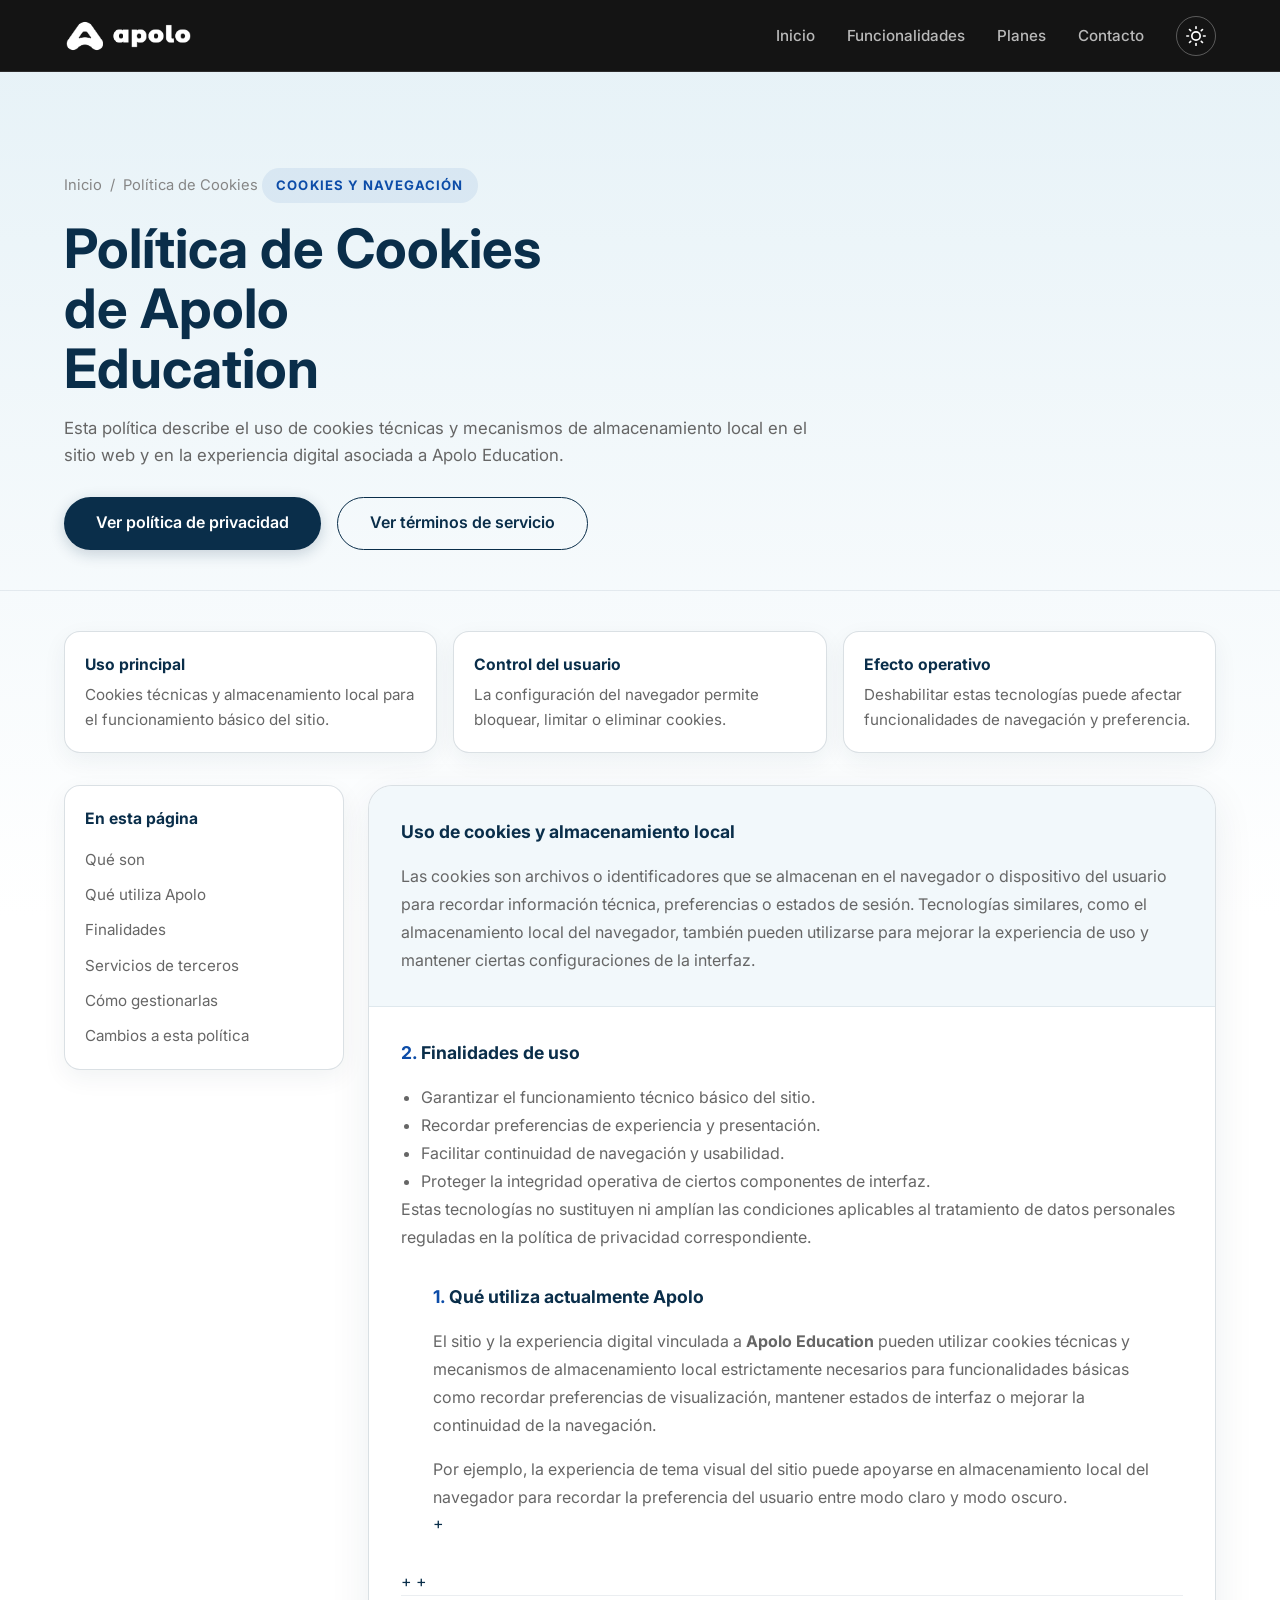
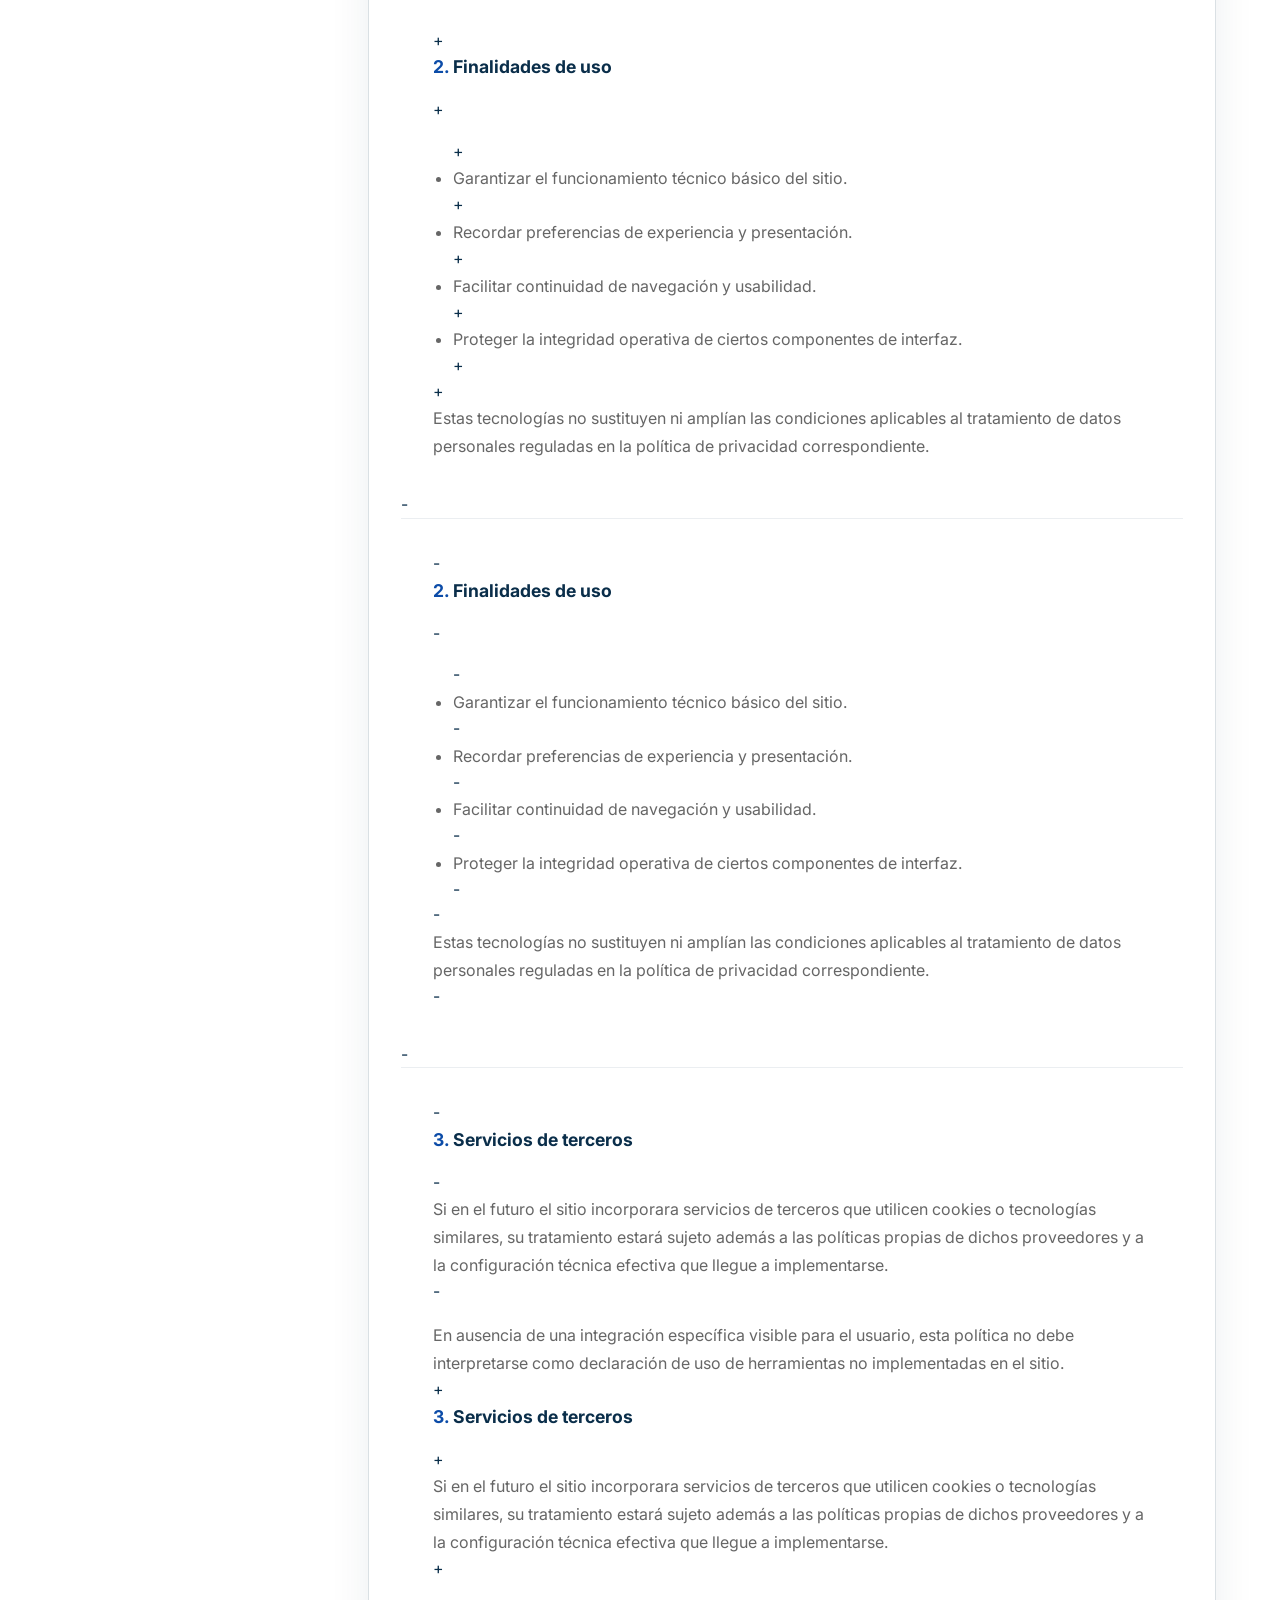
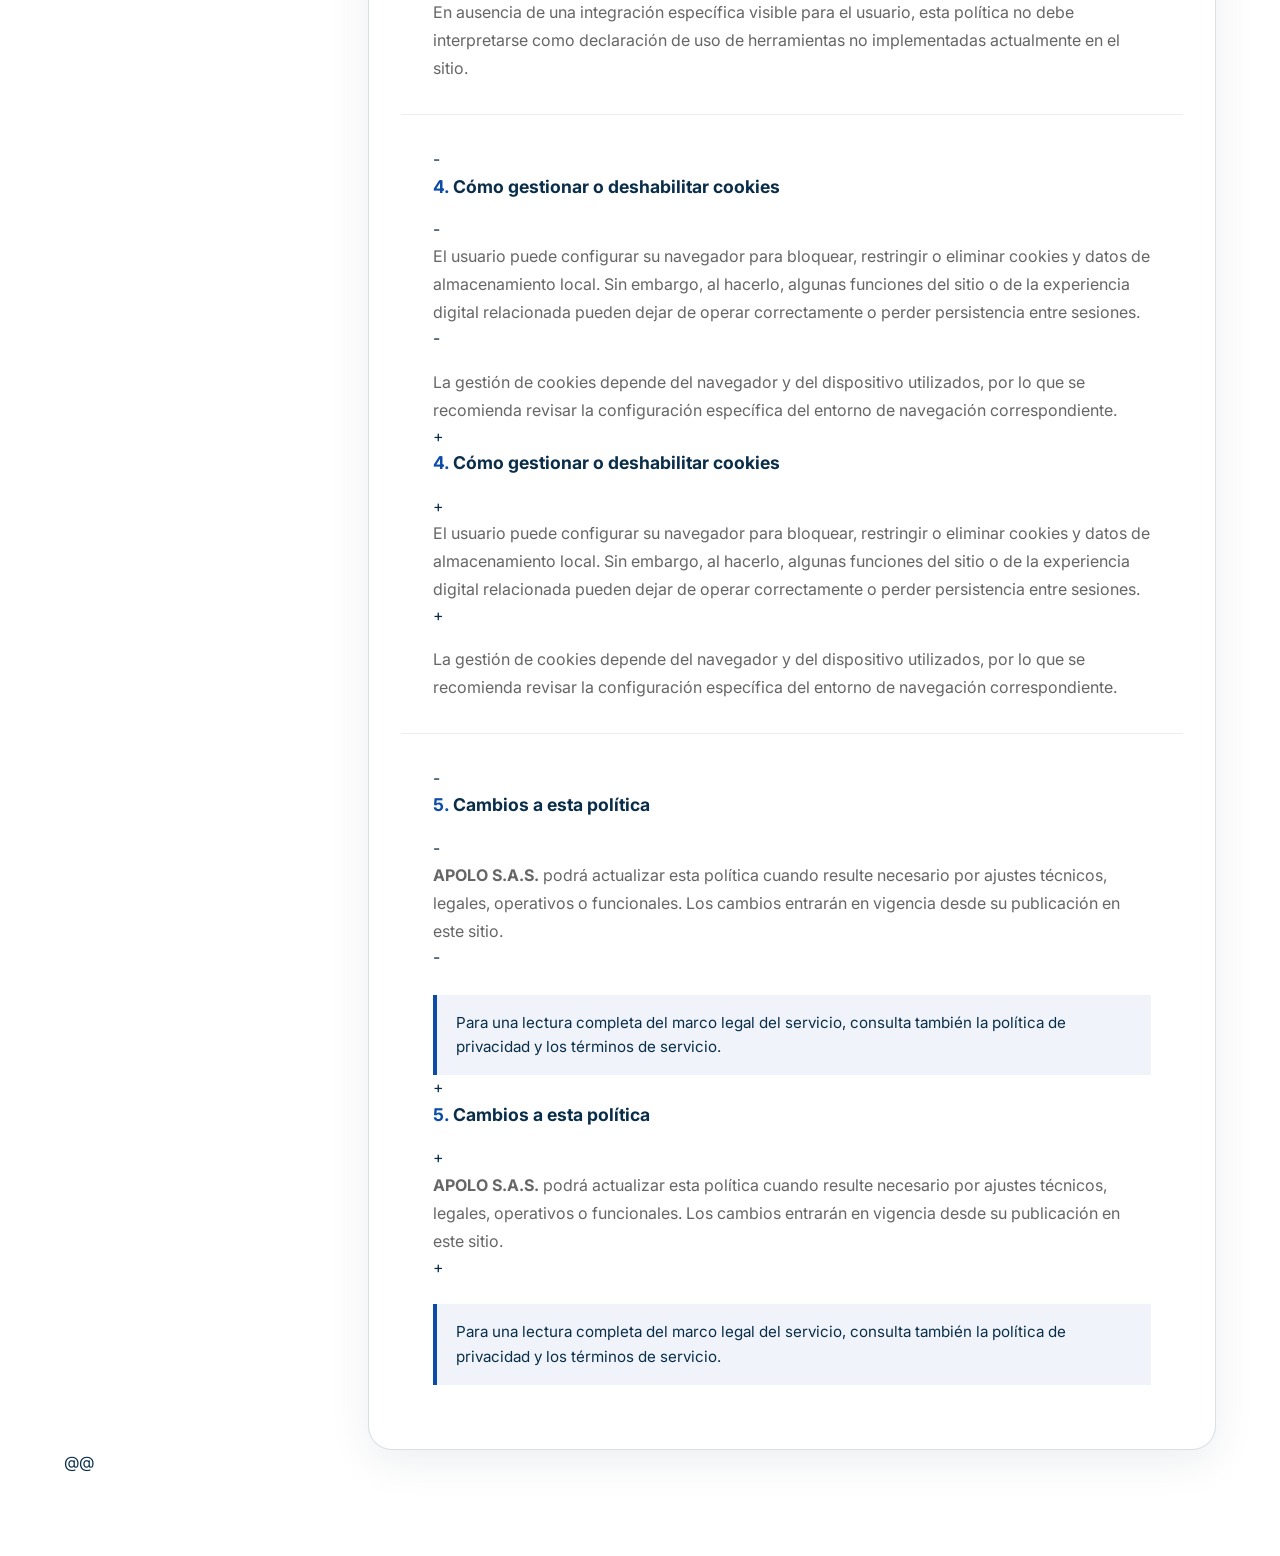
==== commit af578edd: "Update asset links to use absolute URLs for favicon, images, and stylesheets across multiple HTML fi" ====
--- a/politica-de-cookies.html
+++ b/politica-de-cookies.html
@@ -28,15 +28,15 @@
   <meta name="twitter:description" content="Uso de cookies y almacenamiento local en el sitio y la plataforma de Apolo Education.">
   <meta name="twitter:image" content="https://info.apolo.education/assets/img/og-cover.png">
 
-  <link rel="icon" type="image/png" sizes="32x32" href="/assets/img/favicon.png">
-  <link rel="apple-touch-icon" href="/assets/img/favicon.png">
+  <link rel="icon" type="image/png" sizes="32x32" href="https://amujhon.github.io/landing_page_provisional/assets/img/favicon.png">
+  <link rel="apple-touch-icon" href="https://amujhon.github.io/landing_page_provisional/assets/img/favicon.png">
   <meta name="theme-color" content="#0A2E4A">
   <link rel="manifest" href="/manifest.json">
 
   <link rel="preconnect" href="https://fonts.googleapis.com">
   <link rel="preconnect" href="https://fonts.gstatic.com" crossorigin>
   <link href="https://fonts.googleapis.com/css2?family=Inter:wght@300;400;500;600;700;800&display=swap" rel="stylesheet">
-  <link rel="stylesheet" href="/assets/css/main.css">
+  <link rel="stylesheet" href="https://amujhon.github.io/landing_page_provisional/assets/css/main.css">
 
   <script type="application/ld+json">
   {
@@ -88,7 +88,7 @@
   <header class="navbar" role="banner">
     <nav class="container" aria-label="Navegación principal">
       <a href="/" class="logo" aria-label="Apolo Education - Inicio">
-        <img src="/assets/img/APOLO-V3-05.png" alt="Apolo Education" width="36" height="36" loading="eager">
+        <img src="https://amujhon.github.io/landing_page_provisional/assets/img/APOLO-V3-05.png" alt="Apolo Education" width="36" height="36" loading="eager">
       </a>
       <ul class="nav-menu" id="nav-menu" role="menubar">
         <li role="none"><a href="/#inicio" class="nav-link" role="menuitem">Inicio</a></li>
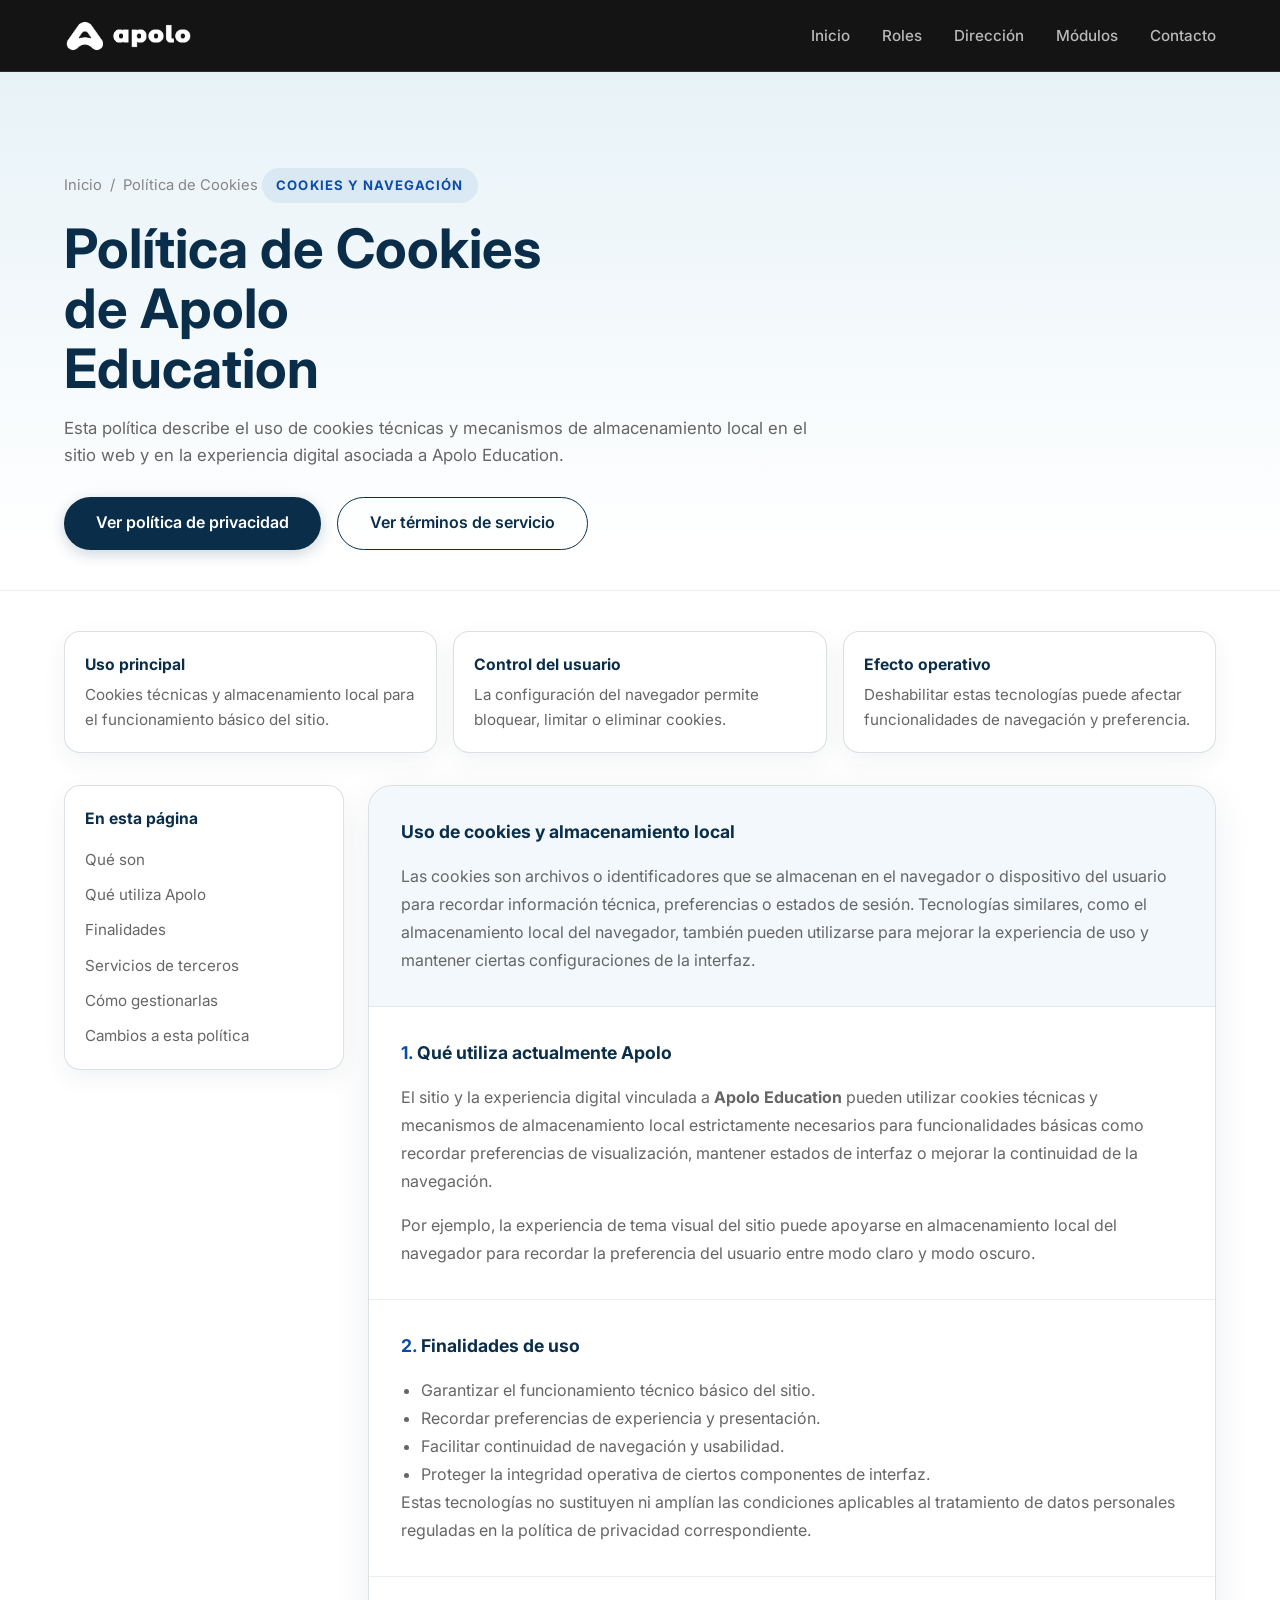
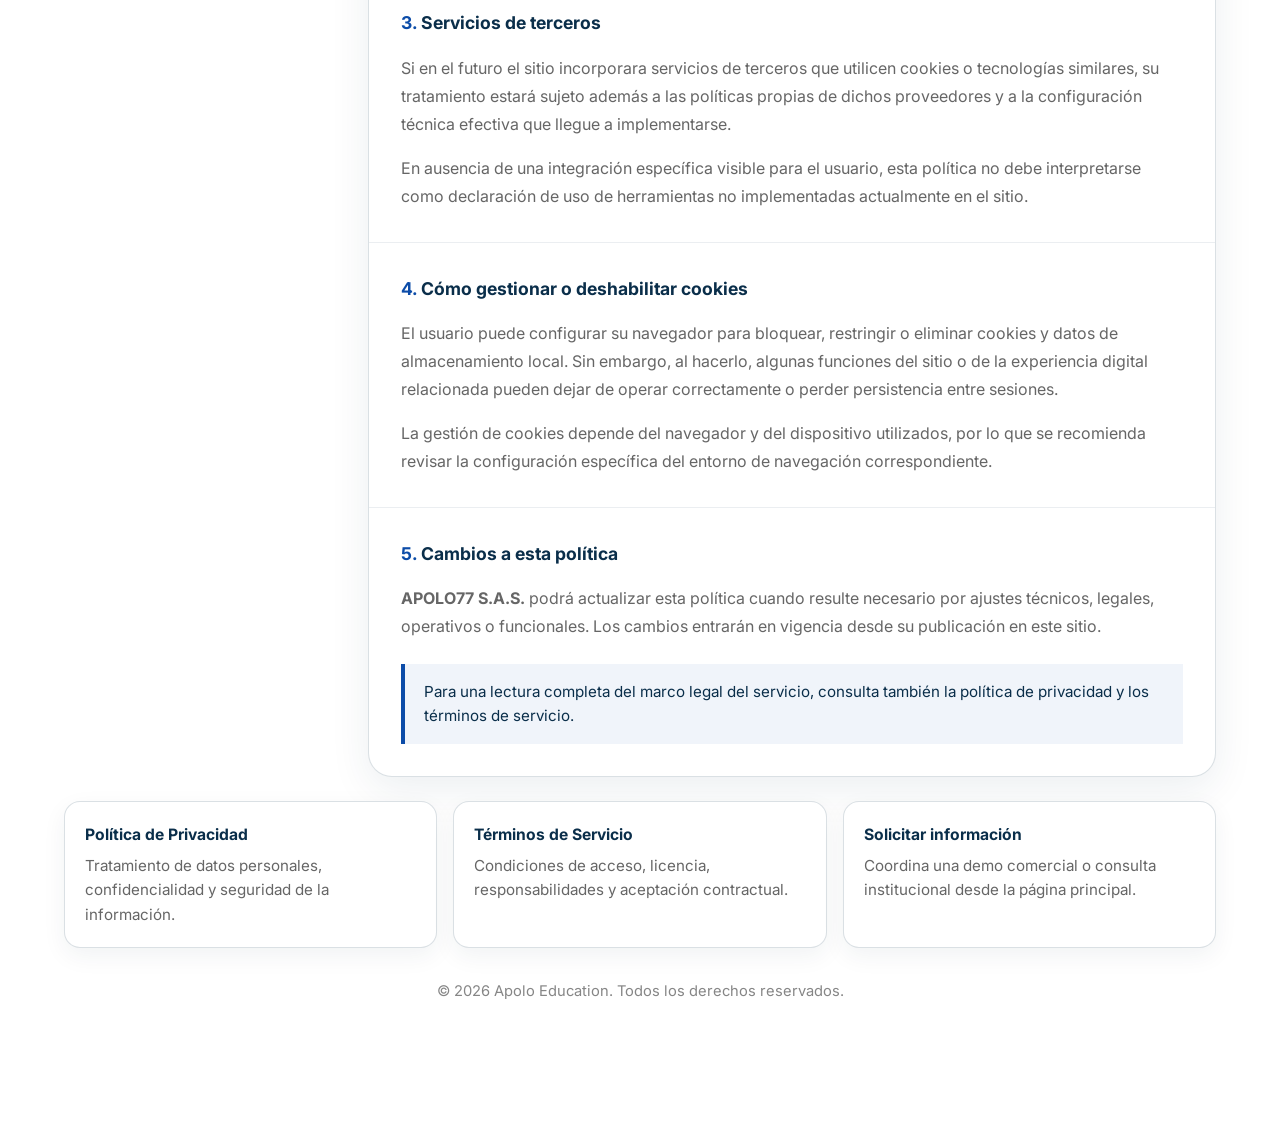
==== commit 664429a1: "Punto de partida para la Landing Page" ====
--- a/politica-de-cookies.html
+++ b/politica-de-cookies.html
@@ -1,5 +1,5 @@
 <!DOCTYPE html>
-<html lang="es" dir="ltr">
+<html lang="es" dir="ltr" data-page-path="politica-de-cookies" data-page-name="Política de Cookies | Apolo Education" data-breadcrumb-label="Política de Cookies" data-og-image="assets/img/og-cover.png">
 <head>
   <meta charset="UTF-8">
   <meta name="viewport" content="width=device-width, initial-scale=1.0">
@@ -10,14 +10,14 @@
   <meta name="keywords" content="política de cookies, cookies técnicas, local storage, Apolo Education, sitio web, plataforma educativa">
   <meta name="author" content="Apolo Education">
   <meta name="robots" content="index, follow, max-image-preview:large, max-snippet:-1, max-video-preview:-1">
-  <link rel="canonical" href="https://info.apolo.education/politica-de-cookies.html">
+  <link id="canonical-link" rel="canonical" href="https://info.apolo.education/politica-de-cookies">
 
   <meta property="og:type" content="website">
   <meta property="og:site_name" content="Apolo Education">
   <meta property="og:title" content="Política de Cookies | Apolo Education">
   <meta property="og:description" content="Información sobre cookies técnicas, almacenamiento local y configuración de navegación en Apolo Education.">
-  <meta property="og:url" content="https://info.apolo.education/politica-de-cookies.html">
-  <meta property="og:image" content="https://info.apolo.education/assets/img/og-cover.png">
+  <meta id="meta-og-url" property="og:url" content="https://info.apolo.education/politica-de-cookies">
+  <meta id="meta-og-image" property="og:image" content="https://info.apolo.education/assets/img/og-cover.png">
   <meta property="og:image:width" content="1200">
   <meta property="og:image:height" content="630">
   <meta property="og:image:alt" content="Política de Cookies de Apolo Education">
@@ -26,19 +26,19 @@
   <meta name="twitter:card" content="summary_large_image">
   <meta name="twitter:title" content="Política de Cookies | Apolo Education">
   <meta name="twitter:description" content="Uso de cookies y almacenamiento local en el sitio y la plataforma de Apolo Education.">
-  <meta name="twitter:image" content="https://info.apolo.education/assets/img/og-cover.png">
-
-  <link rel="icon" type="image/png" sizes="32x32" href="https://amujhon.github.io/landing_page_provisional/assets/img/favicon.png">
-  <link rel="apple-touch-icon" href="https://amujhon.github.io/landing_page_provisional/assets/img/favicon.png">
+  <meta id="meta-twitter-image" name="twitter:image" content="https://info.apolo.education/assets/img/og-cover.png">
+
+  <link rel="icon" type="image/png" sizes="32x32" href="assets/img/favicon.ico">
+  <link rel="apple-touch-icon" href="assets/img/favicon.ico">
   <meta name="theme-color" content="#0A2E4A">
-  <link rel="manifest" href="/manifest.json">
+  <link rel="manifest" href="manifest.json">
 
   <link rel="preconnect" href="https://fonts.googleapis.com">
   <link rel="preconnect" href="https://fonts.gstatic.com" crossorigin>
   <link href="https://fonts.googleapis.com/css2?family=Inter:wght@300;400;500;600;700;800&display=swap" rel="stylesheet">
-  <link rel="stylesheet" href="https://amujhon.github.io/landing_page_provisional/assets/css/main.css">
-
-  <script type="application/ld+json">
+  <link rel="stylesheet" href="assets/css/main.css">
+
+  <script id="ld-org" type="application/ld+json">
   {
     "@context": "https://schema.org",
     "@type": "Organization",
@@ -48,12 +48,12 @@
     "description": "Plataforma educativa integral para la gestión académica institucional."
   }
   </script>
-  <script type="application/ld+json">
+  <script id="ld-webpage" type="application/ld+json">
   {
     "@context": "https://schema.org",
     "@type": "WebPage",
     "name": "Política de Cookies | Apolo Education",
-    "url": "https://info.apolo.education/politica-de-cookies.html",
+    "url": "https://info.apolo.education/politica-de-cookies",
     "description": "Información sobre cookies técnicas, almacenamiento local y configuración de navegación en Apolo Education.",
     "inLanguage": "es-EC",
     "isPartOf": {
@@ -63,7 +63,7 @@
     }
   }
   </script>
-  <script type="application/ld+json">
+  <script id="ld-breadcrumbs" type="application/ld+json">
   {
     "@context": "https://schema.org",
     "@type": "BreadcrumbList",
@@ -78,29 +78,26 @@
         "@type": "ListItem",
         "position": 2,
         "name": "Política de Cookies",
-        "item": "https://info.apolo.education/politica-de-cookies.html"
+        "item": "https://info.apolo.education/politica-de-cookies"
       }
     ]
   }
   </script>
+  <script src="assets/js/site-config.js"></script>
+  <script src="assets/js/site-meta.js"></script>
 </head>
 <body class="legal-body light-mode">
   <header class="navbar" role="banner">
     <nav class="container" aria-label="Navegación principal">
-      <a href="/" class="logo" aria-label="Apolo Education - Inicio">
-        <img src="https://amujhon.github.io/landing_page_provisional/assets/img/APOLO-V3-05.png" alt="Apolo Education" width="36" height="36" loading="eager">
+      <a href="/#inicio" class="logo" aria-label="Apolo Education - Inicio">
+        <img src="assets/img/APOLO-V3-05.webp" alt="Apolo Education" width="36" height="36" loading="eager">
       </a>
       <ul class="nav-menu" id="nav-menu" role="menubar">
         <li role="none"><a href="/#inicio" class="nav-link" role="menuitem">Inicio</a></li>
-        <li role="none"><a href="/#funcionalidades" class="nav-link" role="menuitem">Funcionalidades</a></li>
-        <li role="none"><a href="/#planes" class="nav-link" role="menuitem">Planes</a></li>
+        <li role="none"><a href="/#roles" class="nav-link" role="menuitem">Roles</a></li>
+        <li role="none"><a href="/#direccion" class="nav-link" role="menuitem">Dirección</a></li>
+        <li role="none"><a href="/#modulos" class="nav-link" role="menuitem">Módulos</a></li>
         <li role="none"><a href="/#contacto" class="nav-link" role="menuitem">Contacto</a></li>
-        <li role="none">
-          <button class="theme-btn" id="theme-toggle" type="button" aria-label="Cambiar tema claro/oscuro">
-            <svg class="sun-icon" xmlns="http://www.w3.org/2000/svg" width="20" height="20" viewBox="0 0 24 24" fill="none" stroke="currentColor" stroke-width="2" stroke-linecap="round" stroke-linejoin="round" aria-hidden="true"><circle cx="12" cy="12" r="5"/><line x1="12" y1="1" x2="12" y2="3"/><line x1="12" y1="21" x2="12" y2="23"/><line x1="4.22" y1="4.22" x2="5.64" y2="5.64"/><line x1="18.36" y1="18.36" x2="19.78" y2="19.78"/><line x1="1" y1="12" x2="3" y2="12"/><line x1="21" y1="12" x2="23" y2="12"/><line x1="4.22" y1="19.78" x2="5.64" y2="18.36"/><line x1="18.36" y1="5.64" x2="19.78" y2="4.22"/></svg>
-            <svg class="moon-icon" xmlns="http://www.w3.org/2000/svg" width="20" height="20" viewBox="0 0 24 24" fill="none" stroke="currentColor" stroke-width="2" stroke-linecap="round" stroke-linejoin="round" style="display:none" aria-hidden="true"><path d="M21 12.79A9 9 0 1 1 11.21 3 7 7 0 0 0 21 12.79z"/></svg>
-          </button>
-        </li>
       </ul>
       <button class="mobile-toggle" id="mobile-toggle" type="button" aria-expanded="false" aria-controls="nav-menu" aria-label="Abrir menú de navegación">
         <span aria-hidden="true">&#9776;</span>
@@ -120,8 +117,8 @@
         <h1>Política de Cookies de Apolo Education</h1>
         <p>Esta política describe el uso de cookies técnicas y mecanismos de almacenamiento local en el sitio web y en la experiencia digital asociada a Apolo Education.</p>
         <div class="legal-actions">
-          <a href="/politica-de-privacidad.html" class="btn btn-primary">Ver política de privacidad</a>
-          <a href="/terminos-de-servicio.html" class="btn btn-outline">Ver términos de servicio</a>
+          <a href="/politica-de-privacidad" class="btn btn-primary">Ver política de privacidad</a>
+          <a href="/terminos-de-servicio" class="btn btn-outline">Ver términos de servicio</a>
         </div>
       </div>
     </section>
@@ -164,6 +161,11 @@
               <p>Las cookies son archivos o identificadores que se almacenan en el navegador o dispositivo del usuario para recordar información técnica, preferencias o estados de sesión. Tecnologías similares, como el almacenamiento local del navegador, también pueden utilizarse para mejorar la experiencia de uso y mantener ciertas configuraciones de la interfaz.</p>
             </section>
 
+            <section class="legal-section" id="que-usa">
+              <h2><span>1.</span> Qué utiliza actualmente Apolo</h2>
+              <p>El sitio y la experiencia digital vinculada a <strong>Apolo Education</strong> pueden utilizar cookies técnicas y mecanismos de almacenamiento local estrictamente necesarios para funcionalidades básicas como recordar preferencias de visualización, mantener estados de interfaz o mejorar la continuidad de la navegación.</p>
+              <p>Por ejemplo, la experiencia de tema visual del sitio puede apoyarse en almacenamiento local del navegador para recordar la preferencia del usuario entre modo claro y modo oscuro.</p>
+            </section>
 
             <section class="legal-section" id="finalidades">
               <h2><span>2.</span> Finalidades de uso</h2>
@@ -174,65 +176,53 @@
                 <li>Proteger la integridad operativa de ciertos componentes de interfaz.</li>
               </ul>
               <p>Estas tecnologías no sustituyen ni amplían las condiciones aplicables al tratamiento de datos personales reguladas en la política de privacidad correspondiente.</p>
-            <section class="legal-section" id="que-usa">
-              <h2><span>1.</span> Qué utiliza actualmente Apolo</h2>
-              <p>El sitio y la experiencia digital vinculada a <strong>Apolo Education</strong> pueden utilizar cookies técnicas y mecanismos de almacenamiento local estrictamente necesarios para funcionalidades básicas como recordar preferencias de visualización, mantener estados de interfaz o mejorar la continuidad de la navegación.</p>
-              <p>Por ejemplo, la experiencia de tema visual del sitio puede apoyarse en almacenamiento local del navegador para recordar la preferencia del usuario entre modo claro y modo oscuro.</p>
-+            </section>
-+
-+            <section class="legal-section" id="finalidades">
-+              <h2><span>2.</span> Finalidades de uso</h2>
-+              <ul class="legal-list">
-+                <li>Garantizar el funcionamiento técnico básico del sitio.</li>
-+                <li>Recordar preferencias de experiencia y presentación.</li>
-+                <li>Facilitar continuidad de navegación y usabilidad.</li>
-+                <li>Proteger la integridad operativa de ciertos componentes de interfaz.</li>
-+              </ul>
-+              <p>Estas tecnologías no sustituyen ni amplían las condiciones aplicables al tratamiento de datos personales reguladas en la política de privacidad correspondiente.</p>
-             </section>
- 
--            <section class="legal-section" id="finalidades">
--              <h2><span>2.</span> Finalidades de uso</h2>
--              <ul class="legal-list">
--                <li>Garantizar el funcionamiento técnico básico del sitio.</li>
--                <li>Recordar preferencias de experiencia y presentación.</li>
--                <li>Facilitar continuidad de navegación y usabilidad.</li>
--                <li>Proteger la integridad operativa de ciertos componentes de interfaz.</li>
--              </ul>
--              <p>Estas tecnologías no sustituyen ni amplían las condiciones aplicables al tratamiento de datos personales reguladas en la política de privacidad correspondiente.</p>
--            </section>
--
-             <section class="legal-section" id="terceros">
--              <h2><span>3.</span> Servicios de terceros</h2>
--              <p>Si en el futuro el sitio incorporara servicios de terceros que utilicen cookies o tecnologías similares, su tratamiento estará sujeto además a las políticas propias de dichos proveedores y a la configuración técnica efectiva que llegue a implementarse.</p>
--              <p>En ausencia de una integración específica visible para el usuario, esta política no debe interpretarse como declaración de uso de herramientas no implementadas en el sitio.</p>
-+              <h2><span>3.</span> Servicios de terceros</h2>
-+              <p>Si en el futuro el sitio incorporara servicios de terceros que utilicen cookies o tecnologías similares, su tratamiento estará sujeto además a las políticas propias de dichos proveedores y a la configuración técnica efectiva que llegue a implementarse.</p>
-+              <p>En ausencia de una integración específica visible para el usuario, esta política no debe interpretarse como declaración de uso de herramientas no implementadas actualmente en el sitio.</p>
-             </section>
- 
-             <section class="legal-section" id="control">
--              <h2><span>4.</span> Cómo gestionar o deshabilitar cookies</h2>
--              <p>El usuario puede configurar su navegador para bloquear, restringir o eliminar cookies y datos de almacenamiento local. Sin embargo, al hacerlo, algunas funciones del sitio o de la experiencia digital relacionada pueden dejar de operar correctamente o perder persistencia entre sesiones.</p>
--              <p>La gestión de cookies depende del navegador y del dispositivo utilizados, por lo que se recomienda revisar la configuración específica del entorno de navegación correspondiente.</p>
-+              <h2><span>4.</span> Cómo gestionar o deshabilitar cookies</h2>
-+              <p>El usuario puede configurar su navegador para bloquear, restringir o eliminar cookies y datos de almacenamiento local. Sin embargo, al hacerlo, algunas funciones del sitio o de la experiencia digital relacionada pueden dejar de operar correctamente o perder persistencia entre sesiones.</p>
-+              <p>La gestión de cookies depende del navegador y del dispositivo utilizados, por lo que se recomienda revisar la configuración específica del entorno de navegación correspondiente.</p>
-             </section>
- 
-             <section class="legal-section" id="cambios">
--              <h2><span>5.</span> Cambios a esta política</h2>
--              <p><strong>APOLO S.A.S.</strong> podrá actualizar esta política cuando resulte necesario por ajustes técnicos, legales, operativos o funcionales. Los cambios entrarán en vigencia desde su publicación en este sitio.</p>
--              <div class="legal-footer-note">Para una lectura completa del marco legal del servicio, consulta también la política de privacidad y los términos de servicio.</div>
-+              <h2><span>5.</span> Cambios a esta política</h2>
-+              <p><strong>APOLO S.A.S.</strong> podrá actualizar esta política cuando resulte necesario por ajustes técnicos, legales, operativos o funcionales. Los cambios entrarán en vigencia desde su publicación en este sitio.</p>
-+              <div class="legal-footer-note">Para una lectura completa del marco legal del servicio, consulta también la política de privacidad y los términos de servicio.</div>
-             </section>
-           </article>
-         </div>
-@@
-   <script>
-     document.getElementById('current-year').textContent = new Date().getFullYear();
-   </script>
- </body>
- </html>
+            </section>
+
+            <section class="legal-section" id="terceros">
+              <h2><span>3.</span> Servicios de terceros</h2>
+              <p>Si en el futuro el sitio incorporara servicios de terceros que utilicen cookies o tecnologías similares, su tratamiento estará sujeto además a las políticas propias de dichos proveedores y a la configuración técnica efectiva que llegue a implementarse.</p>
+              <p>En ausencia de una integración específica visible para el usuario, esta política no debe interpretarse como declaración de uso de herramientas no implementadas actualmente en el sitio.</p>
+            </section>
+
+            <section class="legal-section" id="control">
+              <h2><span>4.</span> Cómo gestionar o deshabilitar cookies</h2>
+              <p>El usuario puede configurar su navegador para bloquear, restringir o eliminar cookies y datos de almacenamiento local. Sin embargo, al hacerlo, algunas funciones del sitio o de la experiencia digital relacionada pueden dejar de operar correctamente o perder persistencia entre sesiones.</p>
+              <p>La gestión de cookies depende del navegador y del dispositivo utilizados, por lo que se recomienda revisar la configuración específica del entorno de navegación correspondiente.</p>
+            </section>
+
+            <section class="legal-section" id="cambios">
+              <h2><span>5.</span> Cambios a esta política</h2>
+              <p><strong>APOLO77 S.A.S.</strong> podrá actualizar esta política cuando resulte necesario por ajustes técnicos, legales, operativos o funcionales. Los cambios entrarán en vigencia desde su publicación en este sitio.</p>
+              <div class="legal-footer-note">Para una lectura completa del marco legal del servicio, consulta también la política de privacidad y los términos de servicio.</div>
+            </section>
+          </article>
+        </div>
+
+        <div class="legal-crosslinks">
+          <a class="legal-crosslink" href="/politica-de-privacidad">
+            <h2>Política de Privacidad</h2>
+            <p>Tratamiento de datos personales, confidencialidad y seguridad de la información.</p>
+          </a>
+          <a class="legal-crosslink" href="/terminos-de-servicio">
+            <h2>Términos de Servicio</h2>
+            <p>Condiciones de acceso, licencia, responsabilidades y aceptación contractual.</p>
+          </a>
+          <a class="legal-crosslink" href="/#contacto">
+            <h2>Solicitar información</h2>
+            <p>Coordina una demo comercial o consulta institucional desde la página principal.</p>
+          </a>
+        </div>
+
+        <div class="legal-mini-footer">
+          <p>&copy; <span id="current-year"></span> Apolo Education. Todos los derechos reservados.</p>
+        </div>
+      </div>
+    </section>
+  </main>
+
+  <script src="assets/js/app.js" defer></script>
+  <script>
+    document.getElementById('current-year').textContent = new Date().getFullYear();
+  </script>
+</body>
+</html>
--- a/assets/css/main.css
+++ b/assets/css/main.css
@@ -0,0 +1,1453 @@
+/*
+ * ============================================================
+ *  Apolo Landing Page — Design System
+ *  Based on apolo-web (Bootstrap 5.3 + Keen Themes palette)
+ *  info.apolo.education
+ * ============================================================
+ */
+
+/* ============================================================
+   1. DESIGN TOKENS
+   ============================================================ */
+:root {
+  /* ---- Brand Colors ---- */
+  --apolo-blue: #0C4CA8;
+  --apolo-blue-light: #037CFF;
+  --apolo-purple: #0A2E4A;
+  --apolo-purple-dark: #0A2E4A;
+  --apolo-purple-light: #45BEFF;
+  --apolo-cyan: #81D7FF;
+  --apolo-cyan-dark: #037CFF;
+  --apolo-orange: #FFB900;
+  --apolo-orange-dark: #FFA500;
+  --apolo-green: #14813B;
+  --apolo-green-light: #49DF7D;
+  --apolo-red: #E74C3C;
+
+  /* ---- Backgrounds (Light — default) ---- */
+  --bg-deep: #E7F2F7;
+  --bg-surface: #ffffff;
+  --bg-card: rgba(10, 46, 74, 0.04);
+  --bg-card-hover: rgba(10, 46, 74, 0.08);
+
+  /* ---- Text ---- */
+  --text-primary: #0A2E4A;
+  --text-secondary: #666666;
+  --text-muted: #868686;
+
+  /* ---- Solid Colors (previously gradients) ---- */
+  --gradient-brand: #0A2E4A;
+  --gradient-btn: #0A2E4A;
+  --gradient-orange: #FFB900;
+
+  /* ---- Layout ---- */
+  --container-max: 1200px;
+  --header-h: 72px;
+
+  /* ---- Glass / Effects ---- */
+  --glass-bg: rgba(247, 249, 252, 0.9);
+  --glass-border: 1px solid rgba(10, 46, 74, 0.1);
+  --shadow-sm: 0 2px 8px rgba(0, 0, 0, 0.2);
+  --shadow-md: 0 6px 20px rgba(0, 0, 0, 0.35);
+  --shadow-lg: 0 12px 40px -10px rgba(0, 0, 0, 0.5);
+  --radius-sm: 8px;
+  --radius-md: 16px;
+  --radius-lg: 24px;
+  --radius-pill: 50px;
+
+  /* ---- Typography ---- */
+  --font-main: 'Inter', system-ui, -apple-system, sans-serif;
+  --leading-tight: 1.15;
+  --leading-normal: 1.6;
+
+  /* ---- Motion ---- */
+  --ease: cubic-bezier(0.22, 1, 0.36, 1);
+  --dur-fast: 200ms;
+  --dur-base: 300ms;
+  --dur-slow: 500ms;
+
+  /* ---- Semantic ---- */
+  --bg-body: var(--bg-deep);
+}
+
+/* ============================================================
+   2. LIGHT THEME
+   ============================================================ */
+body.light-mode {
+  --bg-body: #ECF9FF;
+  --bg-surface: #ffffff;
+  --bg-card: rgba(236, 249, 255, 0.8);
+  --bg-card-hover: rgba(236, 249, 255, 1);
+  --text-primary: #0A2E4A;
+  --text-secondary: #666666;
+  --text-muted: #868686;
+  --glass-bg: rgba(255, 255, 255, 0.95);
+  --glass-border: 1px solid rgba(10, 46, 74, 0.15);
+  --shadow-lg: 0 10px 30px -10px rgba(0, 0, 0, 0.15);
+}
+
+body.light-mode {
+  background-image: none;
+}
+
+/* ============================================================
+   3. RESET & BASE
+   ============================================================ */
+*,
+*::before,
+*::after {
+  margin: 0;
+  padding: 0;
+  box-sizing: border-box;
+}
+
+html {
+  scroll-behavior: smooth;
+  -webkit-text-size-adjust: 100%;
+}
+
+body {
+  font-family: var(--font-main);
+  background-color: var(--bg-body);
+  color: var(--text-primary);
+  line-height: var(--leading-normal);
+  overflow-x: hidden;
+  background-image: none;
+  background-attachment: fixed;
+  transition: background-color var(--dur-base) var(--ease),
+              color var(--dur-base) var(--ease);
+}
+
+a {
+  text-decoration: none;
+  color: inherit;
+  transition: color var(--dur-fast) var(--ease);
+}
+
+ul, ol { list-style: none; }
+
+img, svg, video {
+  max-width: 100%;
+  display: block;
+}
+
+/* ============================================================
+   4. LAYOUT UTILITIES
+   ============================================================ */
+.container {
+  max-width: var(--container-max);
+  margin-inline: auto;
+  padding-inline: 1.5rem;
+}
+
+.home-flow {
+  position: relative;
+}
+
+.screen-section {
+  position: relative;
+  display: flex;
+  align-items: center;
+  min-block-size: 100svh;
+}
+
+@supports (min-height: 100dvh) {
+  .screen-section {
+    min-block-size: 100dvh;
+  }
+}
+
+.screen-section > .container {
+  width: 100%;
+}
+
+.section-padding {
+  padding-block: clamp(3rem, 5vw, 5rem);
+}
+
+.section-kicker {
+  display: inline-block;
+  margin-bottom: 1rem;
+  padding: 0.45rem 0.9rem;
+  border-radius: 999px;
+  background: rgba(12, 76, 168, 0.08);
+  color: var(--apolo-blue);
+  font-size: 0.82rem;
+  font-weight: 700;
+  letter-spacing: 0.08em;
+  text-transform: uppercase;
+}
+
+.text-gradient {
+  color: #0C4CA8;
+  font-weight: 600;
+}
+
+.text-orange  { color: var(--apolo-orange); }
+.text-cyan    { color: var(--apolo-cyan); }
+.text-purple  { color: var(--apolo-purple-light); }
+
+.sr-only {
+  position: absolute;
+  width: 1px; height: 1px;
+  padding: 0; margin: -1px;
+  overflow: hidden;
+  clip: rect(0, 0, 0, 0);
+  border: 0;
+}
+
+/* ============================================================
+   5. BUTTONS
+   ============================================================ */
+.btn {
+  display: inline-flex;
+  align-items: center;
+  justify-content: center;
+  gap: 0.5rem;
+  padding: 0.8rem 2rem;
+  border: none;
+  border-radius: var(--radius-pill);
+  font-family: inherit;
+  font-weight: 600;
+  font-size: 1rem;
+  cursor: pointer;
+  transition: transform var(--dur-base) var(--ease),
+              box-shadow var(--dur-base) var(--ease);
+}
+
+.btn-primary {
+  background: #0A2E4A;
+  color: #fff;
+  box-shadow: 0 4px 15px rgba(10, 46, 74, 0.2);
+}
+.btn-primary:hover {
+  transform: translateY(-2px);
+  box-shadow: 0 8px 25px rgba(10, 46, 74, 0.3);
+  background: #0C4CA8;
+}
+
+.btn-outline {
+  background: transparent;
+  border: 1px solid rgba(10, 46, 74, 0.3);
+  color: #0A2E4A;
+}
+.btn-outline:hover {
+  border-color: var(--apolo-cyan);
+  background: rgba(129, 215, 255, 0.1);
+}
+
+.btn-whatsapp {
+  background: #25D366;
+  color: #fff;
+  box-shadow: 0 4px 15px rgba(37, 211, 102, 0.3);
+}
+.btn-whatsapp:hover {
+  background: #20bd5a;
+  transform: translateY(-2px);
+  box-shadow: 0 8px 25px rgba(37, 211, 102, 0.5);
+}
+
+body.light-mode .btn-outline {
+  border-color: var(--apolo-purple);
+  color: var(--apolo-purple);
+}
+body.light-mode .btn-outline:hover {
+  background: rgba(123, 44, 191, 0.08);
+}
+
+/* ============================================================
+   6. THEME TOGGLE
+   ============================================================ */
+.theme-btn {
+  background: transparent;
+  border: 1px solid rgba(255, 255, 255, 0.3);
+  color: #ffffff;
+  cursor: pointer;
+  width: 40px; height: 40px;
+  border-radius: 50%;
+  display: flex;
+  align-items: center;
+  justify-content: center;
+  transition: all var(--dur-base) var(--ease);
+}
+.theme-btn:hover {
+  background: rgba(255, 255, 255, 0.1);
+  border-color: rgba(255, 255, 255, 0.5);
+  transform: rotate(15deg);
+}
+
+/* ============================================================
+   7. HEADER / NAVIGATION
+   ============================================================ */
+.navbar {
+  position: fixed;
+  inset-inline: 0; top: 0;
+  height: var(--header-h);
+  background: #141414;
+  backdrop-filter: blur(12px);
+  -webkit-backdrop-filter: blur(12px);
+  z-index: 1000;
+  border-bottom: 1px solid rgba(255, 255, 255, 0.1);
+  transition: background var(--dur-base) var(--ease),
+              box-shadow var(--dur-base) var(--ease);
+}
+
+.navbar.scrolled {
+  background: #0A0A0A;
+  box-shadow: 0 10px 30px rgba(0, 0, 0, 0.3);
+}
+
+.navbar .container {
+  display: flex;
+  justify-content: space-between;
+  align-items: center;
+  height: 100%;
+}
+
+/* Logo */
+.logo {
+  display: flex;
+  align-items: center;
+  gap: 0.75rem;
+  font-weight: 700;
+  font-size: 1.4rem;
+  color: #ffffff;
+}
+.logo img {
+  height: 36px;
+  width: auto;
+}
+
+.logo-wordmark {
+  height: 34px;
+  width: auto;
+  object-fit: contain;
+}
+
+/* Nav links */
+.nav-menu {
+  display: flex;
+  gap: 2rem;
+  align-items: center;
+}
+.nav-link {
+  font-size: 0.95rem;
+  font-weight: 500;
+  color: rgba(255, 255, 255, 0.7);
+  position: relative;
+  padding: 0.5rem 0;
+}
+.nav-link::after {
+  content: '';
+  position: absolute;
+  bottom: 0; left: 0;
+  width: 0; height: 2px;
+  background: #0C4CA8;
+  transition: width var(--dur-base) var(--ease);
+}
+.nav-link:hover,
+.nav-link.active { color: #ffffff; }
+.nav-link:hover::after,
+.nav-link.active::after { width: 100%; }
+
+/* Mobile toggle */
+.mobile-toggle {
+  display: none;
+  background: none;
+  border: none;
+  font-size: 1.5rem;
+  color: #ffffff;
+  cursor: pointer;
+}
+
+/* Light-mode navbar override — keep dark */
+body.light-mode .navbar {
+  background: #141414;
+  border-bottom-color: rgba(255, 255, 255, 0.1);
+}
+body.light-mode .navbar .logo,
+body.light-mode .navbar .nav-link,
+body.light-mode .navbar .theme-btn,
+body.light-mode .navbar .mobile-toggle { color: #ffffff; }
+body.light-mode .navbar .nav-link { color: rgba(255, 255, 255, 0.7); }
+
+/* ============================================================
+   8. HERO
+   ============================================================ */
+.hero {
+  padding-top: calc(var(--header-h) + 2rem);
+  padding-bottom: 4rem;
+  display: flex;
+  align-items: center;
+  position: relative;
+  overflow: hidden;
+  background: var(--bg-deep);
+}
+
+body.light-mode .hero {
+  background: var(--bg-body);
+}
+
+.hero::before {
+  content: '';
+  position: absolute;
+  top: -20%; right: -10%;
+  width: 800px; height: 800px;
+  background: transparent;
+  z-index: -1;
+  filter: blur(80px);
+  pointer-events: none;
+}
+
+.hero .container {
+  display: grid;
+  grid-template-columns: minmax(0, 0.92fr) minmax(0, 1.08fr);
+  gap: 4rem;
+  align-items: center;
+  max-width: var(--container-max);
+}
+
+.hero-content {
+  max-width: 100%;
+  flex-shrink: 0;
+  z-index: 1;
+}
+
+.hero-badge {
+  display: inline-block;
+  padding: 0.45rem 1rem;
+  background: rgba(129, 215, 255, 0.15);
+  border: 1px solid rgba(129, 215, 255, 0.4);
+  border-radius: var(--radius-pill);
+  color: #037CFF;
+  font-size: 0.85rem;
+  font-weight: 600;
+  text-transform: uppercase;
+  letter-spacing: 1px;
+  margin-bottom: 1.5rem;
+}
+
+.hero h1 {
+  font-size: clamp(2rem, 4vw, 3.2rem);
+  line-height: var(--leading-tight);
+  font-weight: 800;
+  margin-bottom: 1rem;
+}
+
+.hero p {
+  font-size: 1.05rem;
+  color: var(--text-secondary);
+  margin-bottom: 2rem;
+  line-height: var(--leading-normal);
+}
+
+.hero-buttons {
+  display: flex;
+  gap: 1rem;
+  flex-wrap: wrap;
+}
+
+/* Hero visual / floating card */
+.hero-visual {
+  display: flex;
+  justify-content: center;
+  align-items: center;
+  min-width: 0;
+}
+
+.hero-device-visual {
+  width: 100%;
+  max-width: 112%;
+  height: auto;
+  object-fit: contain;
+  transform: none;
+  filter: drop-shadow(0 18px 38px rgba(10, 46, 74, 0.18));
+  animation: hero-float 6s ease-in-out infinite;
+  background: transparent;
+  border: 0;
+  box-shadow: none;
+}
+
+@keyframes hero-float {
+  0%, 100% { transform: translateY(0); }
+  50% { transform: translateY(-18px); }
+}
+
+/* ============================================================
+   9. SECTION TITLES
+   ============================================================ */
+.section-title {
+  text-align: center;
+  margin-bottom: 1.5rem;
+}
+
+.section-title-left {
+  text-align: left;
+}
+
+.section-title-left p {
+  margin-inline: 0;
+  max-width: none;
+}
+
+.section-title h2 {
+  font-size: clamp(1.6rem, 3.5vw, 2.2rem);
+  font-weight: 700;
+  margin-bottom: 0.75rem;
+}
+.section-title p {
+  color: var(--text-secondary);
+  max-width: var(--container-max);
+  margin-inline: auto;
+  font-size: 1.1rem;
+}
+
+.tabs-container .section-title {
+  text-align: left;
+}
+.tabs-container .section-title p {
+  margin-inline: 0;
+}
+
+/* ============================================================
+   10. FEATURE TABS (Roles)
+   ============================================================ */
+#roles {
+  background: var(--bg-deep);
+}
+body.light-mode #roles {
+  background: var(--bg-body);
+}
+
+.features-showcase {
+  display: grid;
+  grid-template-columns: 1fr 1fr;
+  gap: 3rem;
+  align-items: center;
+}
+
+.tabs-container {
+  min-width: 0;
+  padding: 0.75rem 0;
+  display: flex;
+  flex-direction: column;
+  justify-content: center;
+}
+
+.feature-text {
+  max-width: 100%;
+}
+
+.nav-tabs {
+  display: flex;
+  justify-content: flex-start;
+  gap: 1rem;
+  border-bottom: var(--glass-border);
+  padding-bottom: 1rem;
+  margin-bottom: 0.75rem;
+  flex-wrap: wrap;
+}
+
+.tab-btn {
+  background: transparent;
+  border: none;
+  color: var(--text-secondary);
+  font-family: inherit;
+  font-size: 1rem;
+  font-weight: 600;
+  padding: 0.5rem 1rem;
+  cursor: pointer;
+  border-radius: var(--radius-sm);
+  transition: all var(--dur-base) var(--ease);
+}
+.tab-btn:hover {
+  color: var(--text-primary);
+  background: var(--bg-card-hover);
+}
+.tab-btn.active {
+  color: #fff;
+  background: #0A2E4A;
+}
+
+.tab-content {
+  display: none;
+  animation: fadeUp var(--dur-slow) var(--ease);
+}
+.tab-content.active {
+  display: block;
+}
+
+.feature-text {
+  max-width: 100%;
+}
+
+.tabs-visual {
+  display: flex;
+  align-items: center;
+  justify-content: center;
+  min-height: min(60vh, 680px);
+}
+
+.roles-floating-img {
+  display: block;
+  width: 100%;
+  max-width: 560px;
+  height: auto;
+  object-fit: contain;
+  border: none;
+  border-radius: 0;
+  box-shadow: none;
+  animation: float-img 6s ease-in-out infinite;
+  transition: opacity var(--dur-base) var(--ease),
+              transform var(--dur-base) var(--ease);
+}
+
+/* ============================================================
+   11. MODULE / FEATURE CARDS
+   ============================================================ */
+#modulos {
+  position: relative;
+  background-image: linear-gradient(rgba(231, 242, 247, 0.9), rgba(231, 242, 247, 0.94)),
+                    url('../img/FondoWebApolo1.webp');
+  background-position: center;
+  background-repeat: no-repeat;
+  background-size: cover;
+}
+
+.modules-grid {
+  display: grid;
+  grid-template-columns: repeat(auto-fit, minmax(280px, 1fr));
+  gap: 1.5rem;
+}
+
+.module-card {
+  background: var(--bg-card);
+  border: var(--glass-border);
+  padding: 1.5rem;
+  border-radius: var(--radius-lg);
+  transition: all var(--dur-base) var(--ease);
+}
+.module-card:hover {
+  background: var(--bg-card-hover);
+  transform: translateY(-5px);
+  border-color: var(--apolo-cyan);
+}
+
+.module-icon {
+  width: 56px; height: 56px;
+  background: rgba(129, 215, 255, 0.2);
+  border-radius: var(--radius-md);
+  display: flex;
+  align-items: center;
+  justify-content: center;
+  margin-bottom: 1.25rem;
+  color: #0A2E4A;
+}
+body.light-mode .module-icon {
+  background: rgba(129, 215, 255, 0.2);
+  color: #0A2E4A;
+}
+
+.module-card h3 {
+  font-size: 1.35rem;
+  margin-bottom: 0.75rem;
+}
+.module-card p {
+  color: var(--text-secondary);
+  font-size: 0.95rem;
+}
+
+/* ============================================================
+   12. TECH / SECURITY GRID
+   ============================================================ */
+.tech-grid {
+  display: grid;
+  grid-template-columns: repeat(4, 1fr);
+  gap: 1.5rem;
+  text-align: center;
+}
+
+.tech-item {
+  background: var(--bg-card);
+  padding: 1.5rem 1rem;
+  border-radius: var(--radius-md);
+  border: var(--glass-border);
+  transition: transform var(--dur-base) var(--ease);
+}
+.tech-item svg {
+  display: block;
+  margin: 0 auto;
+}
+.tech-item:hover {
+  transform: translateY(-5px);
+  border-color: var(--apolo-cyan);
+}
+.tech-item h4 {
+  margin-top: 1rem;
+  margin-bottom: 0.5rem;
+}
+.tech-item p {
+  font-size: 0.9rem;
+  color: var(--text-secondary);
+}
+
+/* ============================================================
+   13. PRICING
+   ============================================================ */
+.pricing-list {
+  max-width: var(--container-max);
+  margin: 3rem auto 0;
+  display: flex;
+  flex-direction: column;
+  gap: 1.5rem;
+}
+
+.pricing-item {
+  display: grid;
+  grid-template-columns: 80px 1fr auto;
+  align-items: center;
+  background: var(--bg-card);
+  border: var(--glass-border);
+  border-radius: var(--radius-lg);
+  padding: 2rem;
+  gap: 2rem;
+  transition: all var(--dur-base) var(--ease);
+  position: relative;
+  overflow: hidden;
+}
+.pricing-item:hover {
+  background: var(--bg-card-hover);
+  transform: translateX(10px);
+  border-color: rgba(255, 255, 255, 0.2);
+}
+.pricing-item.featured {
+  background: rgba(236, 249, 255, 0.8);
+  border-color: #45BEFF;
+  box-shadow: 0 6px 20px rgba(10, 46, 74, 0.15);
+}
+.pricing-item.featured::before {
+  content: '';
+  position: absolute;
+  left: 0; top: 0; bottom: 0;
+  width: 5px;
+  background: #FFB900;
+}
+
+body.light-mode .pricing-item.featured {
+  background: rgba(236, 249, 255, 0.8);
+  border-color: #45BEFF;
+}
+
+.pricing-icon {
+  width: 80px; height: 80px;
+  background: rgba(129, 215, 255, 0.1);
+  border-radius: var(--radius-md);
+  display: flex;
+  align-items: center;
+  justify-content: center;
+  font-size: 2rem;
+  color: #037CFF;
+}
+body.light-mode .pricing-icon { background: rgba(129, 215, 255, 0.12); }
+
+.pricing-content h3 {
+  font-size: 1.35rem;
+  margin-bottom: 0.5rem;
+  display: flex;
+  align-items: center;
+  gap: 1rem;
+}
+.pricing-content p {
+  color: var(--text-secondary);
+  font-size: 0.95rem;
+  line-height: 1.5;
+}
+
+.pricing-tag {
+  font-size: 0.7rem;
+  text-transform: uppercase;
+  padding: 0.2rem 0.6rem;
+  border-radius: 4px;
+  letter-spacing: 1px;
+  font-weight: 700;
+}
+.tag-orange { background: rgba(255, 185, 0, 0.15); color: #FFB900; }
+.tag-blue   { background: rgba(129, 215, 255, 0.2); color: #037CFF; }
+.tag-purple { background: rgba(69, 190, 255, 0.15); color: #0C4CA8; }
+
+.pricing-value {
+  text-align: right;
+  min-width: 180px;
+  padding-left: 2rem;
+  border-left: 1px solid rgba(10, 46, 74, 0.1);
+}
+body.light-mode .pricing-value { border-left-color: rgba(10, 46, 74, 0.1); }
+
+.price-number {
+  display: block;
+  font-size: 2.2rem;
+  font-weight: 800;
+  line-height: 1;
+}
+.price-period {
+  display: block;
+  font-size: 0.8rem;
+  color: var(--text-secondary);
+  margin-top: 5px;
+}
+
+/* ============================================================
+   14. EFIAP SECTION
+   ============================================================ */
+.efiap-section {
+  background: #E7F2F7;
+  border-top: 1px solid rgba(10, 46, 74, 0.1);
+  border-bottom: 1px solid rgba(10, 46, 74, 0.1);
+  text-align: center;
+  position: relative;
+  overflow: hidden;
+}
+.efiap-section h2,
+.efiap-section p {
+  color: #0A2E4A;
+  position: relative;
+  z-index: 2;
+}
+.efiap-badge {
+  color: var(--apolo-orange);
+  font-weight: 700;
+  letter-spacing: 2px;
+  text-transform: uppercase;
+  margin-bottom: 1rem;
+  display: block;
+  position: relative;
+  z-index: 2;
+}
+
+/* ============================================================
+   14b. FEATURE LIST (shared)
+   ============================================================ */
+.feature-list {
+  list-style: none;
+  padding: 0;
+  margin: 1.5rem 0 0;
+}
+.feature-list li {
+  position: relative;
+  padding-left: 1.6rem;
+  margin-bottom: 0.75rem;
+  color: var(--text-primary);
+  font-size: 0.95rem;
+  line-height: 1.5;
+}
+.feature-list li:last-child {
+  margin-bottom: 0;
+}
+.feature-list li::before {
+  content: '';
+  position: absolute;
+  left: 0;
+  top: 0.5em;
+  width: 8px;
+  height: 8px;
+  border-radius: 50%;
+  background: var(--apolo-blue);
+}
+
+/* ============================================================
+   14c. RECTOR SECTION
+   ============================================================ */
+.rector-section {
+  background: var(--bg-surface);
+}
+
+.screen-section--leadership .container,
+.screen-section--modules .container {
+  width: 100%;
+}
+
+.rector-content {
+  display: grid;
+  grid-template-columns: 1fr 1fr;
+  gap: 3rem;
+  align-items: center;
+}
+.rector-text .section-kicker {
+  text-align: left;
+}
+.rector-text h2 {
+  font-size: clamp(1.6rem, 3vw, 2.2rem);
+  margin-bottom: 1rem;
+}
+.rector-text p {
+  color: var(--text-secondary);
+  line-height: 1.7;
+}
+.rector-image img {
+  width: 100%;
+  height: auto;
+  border-radius: var(--radius-sm);
+}
+
+/* ============================================================
+   15. ALLIES
+   ============================================================ */
+.allies-grid {
+  display: flex;
+  flex-wrap: wrap;
+  justify-content: center;
+  gap: 2rem;
+  margin-top: 2rem;
+}
+.ally-card {
+  background: var(--bg-card);
+  border: var(--glass-border);
+  border-radius: var(--radius-sm);
+  padding: 1.5rem 2rem;
+  display: flex;
+  align-items: center;
+  gap: 1rem;
+  transition: all var(--dur-base) var(--ease);
+  min-width: 250px;
+}
+.ally-card:hover {
+  background: var(--bg-card-hover);
+  transform: translateY(-3px);
+  border-color: var(--apolo-cyan-dark);
+}
+
+/* ============================================================
+   15b. LEGAL PAGES
+   ============================================================ */
+.legal-body {
+  padding-top: var(--header-h);
+}
+
+.legal-page {
+  background: linear-gradient(180deg, rgba(231, 242, 247, 0.95) 0%, #ffffff 18%, #ffffff 100%);
+  min-height: 100vh;
+}
+
+.legal-hero {
+  padding: clamp(4rem, 8vw, 6rem) 0 2.5rem;
+  border-bottom: 1px solid rgba(10, 46, 74, 0.08);
+}
+
+.legal-hero .container,
+.legal-shell .container {
+  max-width: var(--container-max);
+}
+
+.legal-breadcrumbs {
+  display: inline-flex;
+  flex-wrap: wrap;
+  gap: 0.5rem;
+  margin-bottom: 1rem;
+  font-size: 0.92rem;
+  color: var(--text-muted);
+}
+
+.legal-breadcrumbs a:hover {
+  color: var(--apolo-blue);
+}
+
+.legal-kicker {
+  display: inline-block;
+  margin-bottom: 1rem;
+  padding: 0.45rem 0.9rem;
+  border-radius: 999px;
+  background: rgba(12, 76, 168, 0.08);
+  color: var(--apolo-blue);
+  font-size: 0.82rem;
+  font-weight: 700;
+  letter-spacing: 0.08em;
+  text-transform: uppercase;
+}
+
+.legal-hero h1 {
+  font-size: clamp(2rem, 4.8vw, 3.4rem);
+  line-height: 1.1;
+  max-width: 14ch;
+  margin-bottom: 1rem;
+  color: var(--text-primary);
+}
+
+.legal-hero p {
+  max-width: 70ch;
+  font-size: 1.05rem;
+  color: var(--text-secondary);
+}
+
+.legal-actions {
+  display: flex;
+  flex-wrap: wrap;
+  gap: 1rem;
+  margin-top: 1.75rem;
+}
+
+.legal-shell {
+  padding: 2.5rem 0 5rem;
+}
+
+.legal-summary {
+  display: grid;
+  grid-template-columns: repeat(3, minmax(0, 1fr));
+  gap: 1rem;
+  margin-bottom: 2rem;
+}
+
+.legal-summary-card,
+.legal-nav-card,
+.legal-crosslink {
+  background: var(--bg-surface);
+  border: var(--glass-border);
+  border-radius: var(--radius-md);
+  padding: 1.25rem;
+  box-shadow: 0 8px 24px rgba(10, 46, 74, 0.06);
+}
+
+.legal-summary-card h2,
+.legal-nav-card h2,
+.legal-crosslink h2 {
+  font-size: 0.98rem;
+  margin-bottom: 0.4rem;
+  color: var(--text-primary);
+}
+
+.legal-summary-card p,
+.legal-nav-card p,
+.legal-crosslink p {
+  color: var(--text-secondary);
+  font-size: 0.95rem;
+}
+
+.legal-layout {
+  display: grid;
+  grid-template-columns: 280px minmax(0, 1fr);
+  gap: 1.5rem;
+  align-items: start;
+}
+
+.legal-sidebar {
+  position: sticky;
+  top: 96px;
+}
+
+.legal-nav-card ul {
+  display: grid;
+  gap: 0.6rem;
+  margin-top: 1rem;
+}
+
+.legal-nav-card a {
+  color: var(--text-secondary);
+  font-size: 0.95rem;
+}
+
+.legal-nav-card a:hover {
+  color: var(--apolo-blue);
+}
+
+.legal-card {
+  background: var(--bg-surface);
+  border: var(--glass-border);
+  border-radius: 24px;
+  box-shadow: 0 12px 40px rgba(10, 46, 74, 0.08);
+  overflow: hidden;
+}
+
+.legal-intro,
+.legal-section {
+  padding: 2rem;
+}
+
+.legal-intro {
+  background: rgba(231, 242, 247, 0.55);
+  border-bottom: 1px solid rgba(10, 46, 74, 0.08);
+}
+
+.legal-intro p,
+.legal-section p,
+.legal-section li {
+  color: var(--text-secondary);
+  font-size: 1rem;
+  line-height: 1.75;
+}
+
+.legal-intro p + p,
+.legal-section p + p,
+.legal-section ul,
+.legal-section ol {
+  margin-top: 1rem;
+}
+
+.legal-section + .legal-section {
+  border-top: 1px solid rgba(10, 46, 74, 0.08);
+}
+
+.legal-section h2,
+.legal-intro h2 {
+  font-size: 1.1rem;
+  margin-bottom: 1rem;
+  color: var(--text-primary);
+}
+
+.legal-section h2 span {
+  color: var(--apolo-blue);
+}
+
+.legal-definitions {
+  display: grid;
+  gap: 0.9rem;
+  margin-top: 1.5rem;
+}
+
+.legal-definition {
+  padding: 1rem 1.1rem;
+  border-radius: 14px;
+  background: rgba(10, 46, 74, 0.03);
+  border: 1px solid rgba(10, 46, 74, 0.08);
+}
+
+.legal-definition strong {
+  color: var(--text-primary);
+}
+
+.legal-list {
+  list-style: disc;
+  padding-left: 1.25rem;
+}
+
+.legal-footer-note {
+  margin-top: 1.5rem;
+  padding: 1rem 1.2rem;
+  border-left: 4px solid var(--apolo-blue);
+  background: rgba(12, 76, 168, 0.06);
+  color: var(--text-primary);
+  font-size: 0.95rem;
+}
+
+.legal-crosslinks {
+  display: grid;
+  grid-template-columns: repeat(3, minmax(0, 1fr));
+  gap: 1rem;
+  margin-top: 1.5rem;
+}
+
+.legal-crosslink:hover {
+  border-color: rgba(12, 76, 168, 0.18);
+  transform: translateY(-2px);
+}
+
+.legal-mini-footer {
+  padding: 2rem 0 3rem;
+  color: var(--text-muted);
+  font-size: 0.92rem;
+  text-align: center;
+}
+
+/* ============================================================
+   15c. CLOSING SECTION
+   ============================================================ */
+.screen-section--closing {
+  background:
+    radial-gradient(circle at top right, rgba(129, 215, 255, 0.35), transparent 28%),
+    linear-gradient(180deg, rgba(231, 242, 247, 0.92) 0%, rgba(255, 255, 255, 0.98) 100%);
+}
+
+.closing-layout {
+  display: flex;
+  flex-direction: column;
+  justify-content: center;
+  gap: clamp(2rem, 4vw, 3rem);
+}
+
+.closing-grid {
+  display: grid;
+  grid-template-columns: minmax(0, 1fr);
+  gap: 1.75rem;
+  align-items: stretch;
+}
+
+.closing-panel {
+  background: var(--bg-surface);
+  border: var(--glass-border);
+  border-radius: var(--radius-lg);
+  padding: clamp(1.5rem, 2.5vw, 2.25rem);
+  box-shadow: 0 12px 36px rgba(10, 46, 74, 0.08);
+}
+
+.closing-panel--tech {
+  display: flex;
+  flex-direction: column;
+  justify-content: center;
+}
+
+.closing-panel--tech .tech-grid {
+  margin-top: 1.5rem;
+}
+
+.closing-panel--cta {
+  display: flex;
+  flex-direction: column;
+  justify-content: center;
+  background: transparent;
+  border: none;
+  box-shadow: none;
+  padding: 0;
+  color: var(--text-primary);
+}
+
+.closing-panel--cta .section-kicker {
+  background: rgba(12, 76, 168, 0.08);
+  color: var(--apolo-blue);
+}
+
+.closing-panel--cta .section-title h2,
+.closing-panel--cta .section-title p {
+  color: var(--text-primary);
+}
+
+.closing-panel--cta .section-title p {
+  opacity: 1;
+}
+
+.hero-buttons-left {
+  justify-content: center;
+}
+
+/* ============================================================
+   16. FOOTER
+   ============================================================ */
+footer {
+  background: #0A2E4A;
+  padding-top: 4rem;
+  border-top: 1px solid rgba(255, 255, 255, 0.1);
+}
+
+.site-footer {
+  border-radius: 0;
+  border: none;
+  box-shadow: none;
+}
+
+.footer-description {
+  color: rgba(255, 255, 255, 0.72);
+  margin-top: 1rem;
+  font-size: 0.95rem;
+}
+
+.footer-top {
+  display: grid;
+  grid-template-columns: 1.5fr 1fr 1fr 1fr;
+  gap: 3rem;
+  margin-bottom: 3rem;
+}
+
+.footer-col h4 {
+  color: #fff;
+  margin-bottom: 1.5rem;
+  font-size: 1.1rem;
+}
+.footer-col ul li { margin-bottom: 0.8rem; }
+.footer-col ul li a {
+  color: var(--text-secondary);
+  font-size: 0.95rem;
+}
+.footer-col ul li a:hover { color: var(--apolo-cyan); }
+
+.footer-bottom {
+  padding: 2rem 0;
+  border-top: 1px solid rgba(255, 255, 255, 0.15);
+  text-align: center;
+  color: rgba(255, 255, 255, 0.8);
+  font-size: 0.9rem;
+}
+
+/* ============================================================
+   17. ANIMATIONS
+   ============================================================ */
+@keyframes fadeUp {
+  from { opacity: 0; transform: translateY(20px); }
+  to   { opacity: 1; transform: translateY(0); }
+}
+@keyframes fadeInRight {
+  from { opacity: 0; transform: translateX(20px); }
+  to   { opacity: 1; transform: translateX(0); }
+}
+@keyframes float-img {
+  0%, 100% { transform: translateY(0); }
+  50%      { transform: translateY(-10px); }
+}
+@keyframes spin {
+  to { transform: rotate(360deg); }
+}
+
+/* Intersection Observer targets */
+[data-animate] {
+  opacity: 0;
+  transform: translateY(30px);
+  transition: opacity 0.6s ease-out, transform 0.6s ease-out;
+}
+[data-animate].is-visible {
+  opacity: 1;
+  transform: translateY(0);
+}
+
+/* Floating images */
+.floating-img {
+  border-radius: var(--radius-md);
+  box-shadow: 0 20px 40px rgba(10, 46, 74, 0.2);
+  border: var(--glass-border);
+  animation: float-img 6s ease-in-out infinite;
+  max-height: 350px;
+  object-fit: cover;
+}
+
+.image-block {
+  display: flex;
+  justify-content: center;
+  align-items: center;
+  animation: fadeInRight 0.8s var(--ease);
+}
+
+/* ============================================================
+   18. RESPONSIVE
+   ============================================================ */
+
+/* Tablet */
+@media (max-width: 992px) {
+  .screen-section {
+    align-items: stretch;
+  }
+  .hero {
+    padding-top: calc(var(--header-h) + 2rem);
+    padding-bottom: 3rem;
+  }
+  .hero .container {
+    grid-template-columns: 1fr;
+    text-align: center;
+    gap: 2rem;
+  }
+  .hero::before {
+    background: linear-gradient(180deg, rgba(255, 255, 255, 0.9) 0%, rgba(255, 255, 255, 0.78) 58%, rgba(255, 255, 255, 0.5) 100%);
+  }
+  .hero-content { max-width: 100%; }
+  .hero-buttons { justify-content: center; }
+  .hero-visual {
+    justify-content: center;
+    width: 100%;
+  }
+  .hero-device-visual {
+    width: 100%;
+    max-width: 560px;
+    filter: drop-shadow(0 10px 24px rgba(10, 46, 74, 0.12));
+  }
+  .features-showcase { grid-template-columns: 1fr; gap: 2rem; }
+  .tabs-container { order: -1; }
+  .tabs-container .section-title { text-align: center; }
+  .tabs-container .section-title p { margin-inline: auto; }
+  .nav-tabs { justify-content: center; }
+  .roles-floating-img {
+    width: 100%;
+    max-width: 420px;
+    margin-inline: auto;
+  }
+  .tech-grid { grid-template-columns: 1fr 1fr; }
+  .modules-grid { grid-template-columns: repeat(2, 1fr); }
+  .footer-top { grid-template-columns: 1fr 1fr; }
+  .rector-content { grid-template-columns: 1fr; text-align: center; }
+  .rector-text .section-kicker { text-align: center; }
+  .rector-image { order: -1; }
+  .closing-grid { grid-template-columns: 1fr; }
+  .legal-summary,
+  .legal-crosslinks,
+  .legal-layout {
+    grid-template-columns: 1fr;
+  }
+  .legal-sidebar {
+    position: static;
+  }
+}
+
+/* Mobile */
+@media (max-width: 768px) {
+  .section-padding {
+    padding-block: clamp(2.5rem, 4vw, 4rem);
+  }
+  .hero-device-visual {
+    width: 100%;
+    max-width: 430px;
+  }
+
+  .section-title-left {
+    text-align: center;
+  }
+
+  .section-title-left p {
+    margin-inline: auto;
+  }
+
+  .hero-buttons-left {
+    justify-content: center;
+  }
+
+  .nav-tabs {
+    justify-content: center;
+  }
+  .roles-floating-img {
+    width: 100%;
+    max-width: 360px;
+  }
+  .nav-menu {
+    position: fixed;
+    top: var(--header-h);
+    left: 0;
+    width: 100%;
+    background: #E7F2F7;
+    flex-direction: column;
+    padding: 2rem;
+    border-bottom: 1px solid rgba(10, 46, 74, 0.1);
+    transform: translateY(-150%);
+    transition: transform var(--dur-base) var(--ease);
+  }
+  .nav-menu.active {
+    transform: translateY(0);
+    box-shadow: var(--shadow-lg);
+  }
+  .mobile-toggle { display: flex; }
+  .hero h1 { font-size: 2.5rem; }
+  .footer-top { grid-template-columns: 1fr; }
+  .pricing-item {
+    grid-template-columns: 1fr;
+    text-align: center;
+    gap: 1.5rem;
+  }
+  .pricing-value {
+    border-left: none;
+    border-top: 1px solid rgba(10, 46, 74, 0.1);
+    padding-left: 0;
+    padding-top: 1rem;
+    text-align: center;
+    min-width: auto;
+  }
+  .tech-grid { grid-template-columns: 1fr; }
+  .modules-grid { grid-template-columns: 1fr; }
+  .rector-content { gap: 2rem; }
+  .legal-hero { padding-top: 3.5rem; }
+  .legal-intro,
+  .legal-section { padding: 1.4rem; }
+  .legal-actions {
+    flex-direction: column;
+    align-items: stretch;
+  }
+  .legal-actions .btn { width: 100%; }
+}
+
+/* Small mobile */
+@media (max-width: 480px) {
+  .hero h1 { font-size: 2rem; }
+  .hero p { font-size: 1rem; }
+  .section-title h2 { font-size: 1.6rem; }
+  .btn { padding: 0.7rem 1.5rem; font-size: 0.9rem; }
+}
